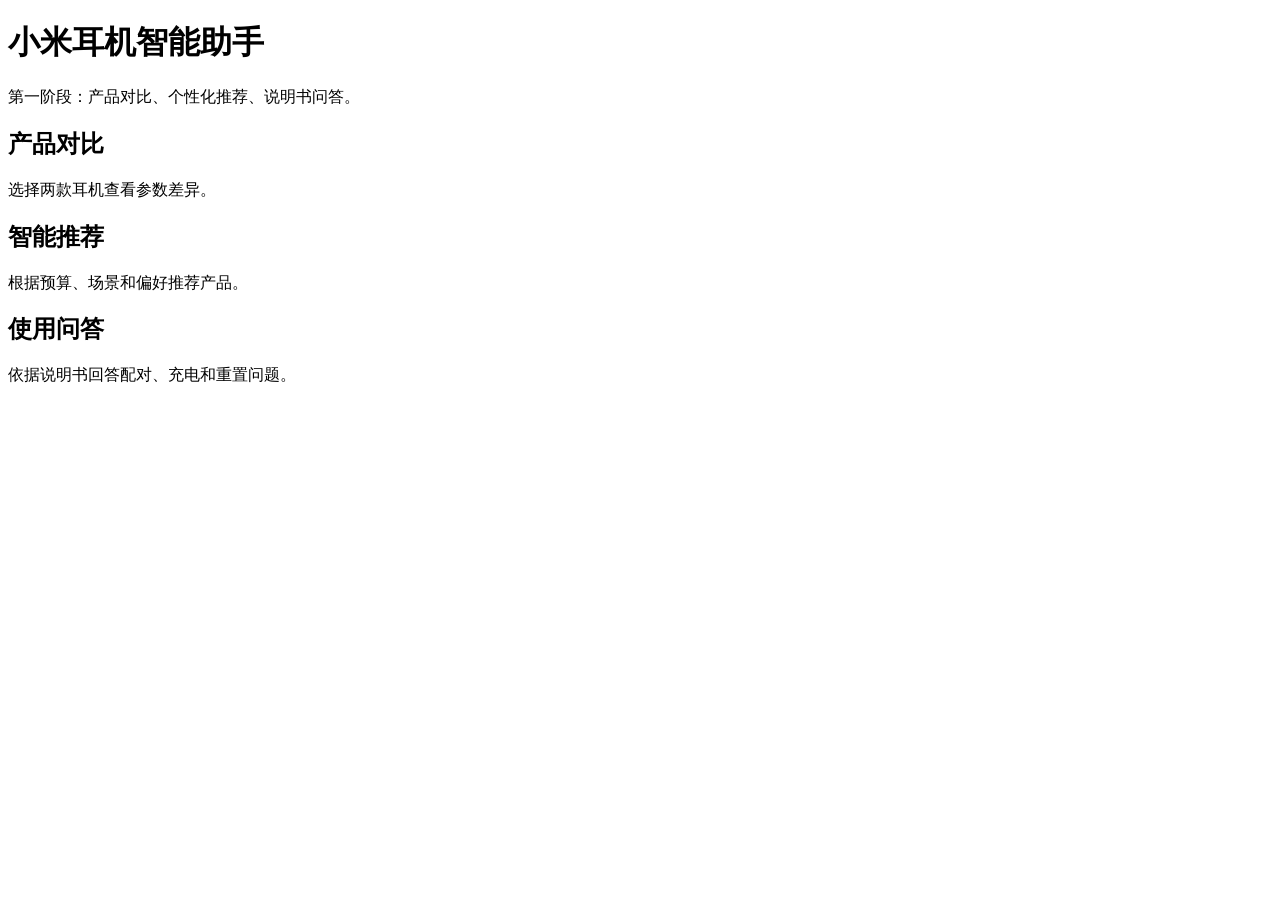
==== frontend/templates/index.html @ 8ac2efc1 "chore: flatten repository structure Move project files to repository root and remove the nested dire" ====
<!doctype html>
<html lang="zh-CN">
<head>
  <meta charset="utf-8">
  <meta name="viewport" content="width=device-width, initial-scale=1">
  <title>小米耳机智能助手</title>
  <link rel="stylesheet" href="/static/css/style.css">
</head>
<body>
  <main class="container">
    <h1>小米耳机智能助手</h1>
    <p>第一阶段：产品对比、个性化推荐、说明书问答。</p>
    <div class="cards">
      <section><h2>产品对比</h2><p>选择两款耳机查看参数差异。</p></section>
      <section><h2>智能推荐</h2><p>根据预算、场景和偏好推荐产品。</p></section>
      <section><h2>使用问答</h2><p>依据说明书回答配对、充电和重置问题。</p></section>
    </div>
  </main>
</body>
</html>
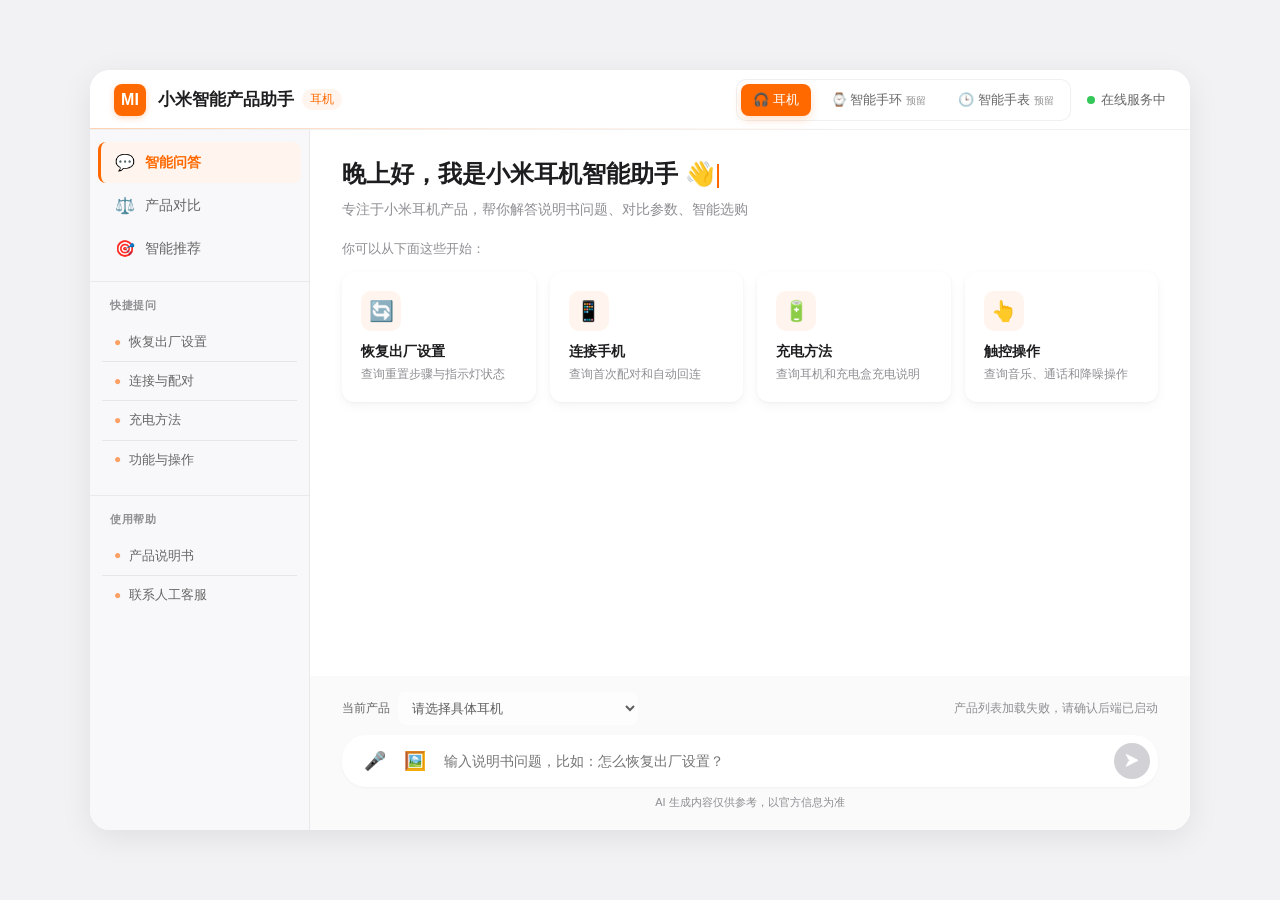
==== commit e06b2a37: "feat(AJ15XIAOMI-20): integrate frontend with RAG service Connect the frontend to /api/chat, display " ====
--- a/frontend/templates/index.html
+++ b/frontend/templates/index.html
@@ -1,20 +1,1805 @@
-<!doctype html>
+<!DOCTYPE html>
 <html lang="zh-CN">
 <head>
-  <meta charset="utf-8">
-  <meta name="viewport" content="width=device-width, initial-scale=1">
-  <title>小米耳机智能助手</title>
-  <link rel="stylesheet" href="/static/css/style.css">
+    <meta charset="UTF-8">
+    <meta name="viewport" content="width=device-width, initial-scale=1.0">
+    <title>小米智能助手</title>
+    <style>
+        * { 
+            margin: 0; 
+            padding: 0; 
+            box-sizing: border-box; 
+            font-family: -apple-system, BlinkMacSystemFont, "MiSans", "PingFang SC", "Microsoft YaHei", sans-serif; 
+        }
+        :root {
+            --brand-primary: #FF6900;
+            --brand-light: #FFF5EE;
+            --brand-hover: #FFF0E5;
+            --text-primary: #1D1D1F;
+            --text-secondary: #666666;
+            --text-tertiary: #8E8E93;
+            --text-quaternary: #C7C7CC;
+            --bg-page: #F2F2F5;
+            --bg-window: #FFFFFF;
+            --bg-sidebar: #F8F8FA;
+            --bg-gray: #F2F2F7;
+            --border-light: rgba(0,0,0,0.06);
+            --border-separator: #E5E5EA;
+            --radius-sm: 8px;
+            --radius-md: 12px;
+            --radius-lg: 16px;
+            --radius-xl: 20px;
+            --radius-pill: 24px;
+            --shadow-xs: 0 1px 3px rgba(0,0,0,0.04);
+            --shadow-sm: 0 2px 8px rgba(0,0,0,0.04);
+            --shadow-md: 0 4px 16px rgba(0,0,0,0.06);
+            --shadow-card: 0 1px 3px rgba(0,0,0,0.04), 0 4px 12px rgba(0,0,0,0.04);
+            --shadow-window: 0 8px 32px rgba(0,0,0,0.08);
+        }
+        body { 
+            background: var(--bg-page); 
+            height: 100vh; 
+            display: flex; 
+            justify-content: center; 
+            align-items: center;
+            color: var(--text-primary);
+        }
+
+    .app-container {
+    width: min(1100px, calc(100vw - 20px));
+    height: min(760px, calc(100vh - 20px));
+    background: var(--bg-window);
+    border-radius: var(--radius-xl);
+    box-shadow: var(--shadow-window);
+    display: flex;
+    flex-direction: column;
+    overflow: hidden;
+}
+
+        .app-header {
+            height: 60px;
+            padding: 0 24px;
+            background: rgba(255, 255, 255, 0.85);
+            backdrop-filter: blur(12px);
+            -webkit-backdrop-filter: blur(12px);
+            border-bottom: 1px solid var(--border-light);
+            display: flex;
+            align-items: center;
+            justify-content: space-between;
+            position: relative;
+            z-index: 10;
+        }
+        .app-header::after {
+            content: '';
+            position: absolute;
+            bottom: 0;
+            left: 0;
+            right: 0;
+            height: 1px;
+            background: linear-gradient(90deg, var(--brand-primary), transparent 70%);
+            opacity: 0.3;
+        }
+        .header-left {
+            display: flex;
+            align-items: center;
+            gap: 12px;
+        }
+        .brand-logo {
+            width: 32px;
+            height: 32px;
+            background: var(--brand-primary);
+            border-radius: 8px;
+            display: flex;
+            align-items: center;
+            justify-content: center;
+            color: white;
+            font-weight: 700;
+            font-size: 16px;
+            box-shadow: 0 2px 6px rgba(255, 105, 0, 0.25);
+        }
+        .brand-title-group {
+            display: flex;
+            align-items: center;
+            gap: 8px;
+        }
+        .brand-title {
+            font-size: 17px;
+            font-weight: 600;
+            color: var(--text-primary);
+        }
+        .category-tag {
+            font-size: 12px;
+            padding: 2px 8px;
+            background: var(--brand-light);
+            color: var(--brand-primary);
+            border-radius: 10px;
+            font-weight: 500;
+        }
+        .header-right {
+            display: flex;
+            align-items: center;
+            gap: 16px;
+            font-size: 13px;
+        }
+        .online-status {
+            display: flex;
+            align-items: center;
+            gap: 6px;
+            color: var(--text-secondary);
+        }
+        .status-dot {
+            width: 8px;
+            height: 8px;
+            background: #34C759;
+            border-radius: 50%;
+            animation: pulse 2s infinite;
+        }
+        @keyframes pulse {
+            0%, 100% { opacity: 1; transform: scale(1); }
+            50% { opacity: 0.5; transform: scale(1.1); }
+        }
+
+        .app-body {
+        flex: 1;
+        display: flex;
+        overflow: hidden;
+        min-height: 0;
+        }
+
+        .sidebar {
+            width: 220px;
+            background: var(--bg-sidebar);
+            border-right: 1px solid var(--border-light);
+            display: flex;
+            flex-direction: column;
+        }
+
+        .nav-menu {
+            padding: 12px 8px;
+            display: flex;
+            flex-direction: column;
+            gap: 2px;
+        }
+        .nav-item {
+            padding: 11px 14px;
+            border-radius: var(--radius-sm);
+            cursor: pointer;
+            font-size: 14px;
+            color: var(--text-secondary);
+            display: flex;
+            align-items: center;
+            gap: 10px;
+            transition: all 0.2s;
+            font-weight: 500;
+            position: relative;
+            border-left: 3px solid transparent;
+        }
+        .nav-item:hover {
+            background: var(--bg-gray);
+            color: var(--text-primary);
+        }
+        .nav-item.active {
+            background: var(--brand-light);
+            color: var(--brand-primary);
+            border-left-color: var(--brand-primary);
+            font-weight: 600;
+        }
+        .nav-icon {
+            font-size: 16px;
+            width: 20px;
+            text-align: center;
+        }
+
+        .sidebar-section {
+            padding: 16px 12px;
+            border-top: 1px solid var(--border-light);
+        }
+        .section-title {
+            font-size: 11px;
+            color: var(--text-tertiary);
+            font-weight: 600;
+            margin-bottom: 10px;
+            padding: 0 8px;
+            text-transform: uppercase;
+            letter-spacing: 0.5px;
+        }
+
+        /* P1: 快捷提问图标改成橙色 */
+        .quick-question {
+            padding: 10px 12px;
+            background: transparent;
+            border-bottom: 1px solid var(--border-separator);
+            font-size: 13px;
+            color: var(--text-secondary);
+            cursor: pointer;
+            transition: all 0.2s;
+            line-height: 1.4;
+            display: flex;
+            align-items: center;
+            gap: 8px;
+            border-radius: 0;
+        }
+        .quick-question:last-child {
+            border-bottom: none;
+        }
+        .quick-question:hover {
+            background: var(--brand-light);
+            color: var(--brand-primary);
+            padding-left: 16px;
+        }
+        .quick-question-icon {
+            font-size: 12px;
+            color: var(--brand-primary);
+            opacity: 0.6;
+        }
+
+        .main-content {
+    flex: 1;
+    display: flex;
+    flex-direction: column;
+    overflow: hidden;
+    background: white;
+    position: relative;
+    min-height: 0;
+}
+    .content-panel {
+    flex: 1;
+    display: none;
+    flex-direction: column;
+    overflow: hidden;
+    opacity: 0;
+    transform: translateY(4px);
+    transition: all 0.2s ease;
+    min-height: 0;
+}
+        .content-panel.active {
+            display: flex;
+            opacity: 1;
+            transform: translateY(0);
+        }
+
+        .chat-container {
+    flex: 1;
+    display: flex;
+    flex-direction: column;
+    min-height: 0;
+    overflow: hidden;
+}
+        .chat-messages {
+    flex: 1 1 auto;
+    min-height: 0;
+    overflow-y: auto;
+    overflow-x: hidden;
+    padding: 28px 32px;
+    display: flex;
+    flex-direction: column;
+    gap: 12px;
+    overscroll-behavior: contain;
+}
+        .chat-messages::-webkit-scrollbar {
+            width: 6px;
+        }
+        .chat-messages::-webkit-scrollbar-thumb {
+            background: #D1D1D6;
+            border-radius: 3px;
+        }
+
+        .welcome-section {
+            margin-bottom: 24px;
+        }
+        .welcome-title {
+            font-size: 24px;
+            font-weight: 700;
+            margin-bottom: 8px;
+            color: var(--text-primary);
+            min-height: 32px;
+        }
+        /* 打字机光标 */
+        .typing-cursor {
+            display: inline-block;
+            width: 2px;
+            height: 24px;
+            background: var(--brand-primary);
+            margin-left: 2px;
+            vertical-align: middle;
+            animation: blink 0.8s infinite;
+        }
+        @keyframes blink {
+            0%, 50% { opacity: 1; }
+            51%, 100% { opacity: 0; }
+        }
+        .welcome-subtitle {
+            color: var(--text-tertiary);
+            font-size: 14px;
+            margin-bottom: 20px;
+            line-height: 1.6;
+            opacity: 0;
+            animation: fadeIn 0.5s ease 1.2s forwards;
+        }
+        .welcome-hint {
+            font-size: 13px;
+            color: var(--text-tertiary);
+            margin-bottom: 14px;
+            font-weight: 500;
+            opacity: 0;
+            animation: fadeIn 0.5s ease 1.4s forwards;
+        }
+        .hot-questions {
+            display: grid;
+            grid-template-columns: 1fr 1fr 1fr 1fr;
+            gap: 14px;
+            opacity: 0;
+            animation: fadeIn 0.5s ease 1.6s forwards;
+        }
+        @keyframes fadeIn {
+            to { opacity: 1; }
+        }
+
+        /* P1: 卡片hover加橙色边框光晕 */
+        .hot-card {
+            padding: 18px;
+            background: white;
+            border-radius: var(--radius-md);
+            cursor: pointer;
+            transition: all 0.25s cubic-bezier(0.34, 1.56, 0.64, 1);
+            box-shadow: var(--shadow-card);
+            border: 1px solid transparent;
+        }
+        .hot-card:hover {
+            transform: translateY(-3px);
+            box-shadow: var(--shadow-md);
+            border-color: rgba(255, 105, 0, 0.15);
+        }
+        .hot-card-icon {
+            width: 40px;
+            height: 40px;
+            background: var(--brand-light);
+            border-radius: 10px;
+            display: flex;
+            align-items: center;
+            justify-content: center;
+            font-size: 20px;
+            margin-bottom: 12px;
+            color: var(--brand-primary);
+        }
+        .hot-card-title {
+            font-size: 14px;
+            font-weight: 600;
+            color: var(--text-primary);
+            margin-bottom: 4px;
+        }
+        .hot-card-desc {
+            font-size: 12px;
+            color: var(--text-tertiary);
+            line-height: 1.5;
+        }
+
+        /* P1: 连续消息间距缩小，不重复显示名字 */
+        .message {
+            display: flex;
+            gap: 10px;
+            max-width: 70%;
+            animation: fadeInUp 0.3s ease;
+        }
+        .message + .message.bot {
+            margin-top: -4px;
+        }
+        .message + .message.user {
+            margin-top: -4px;
+        }
+        @keyframes fadeInUp {
+            from { opacity: 0; transform: translateY(6px); }
+            to { opacity: 1; transform: translateY(0); }
+        }
+        .message.user {
+            align-self: flex-end;
+            flex-direction: row-reverse;
+        }
+        .avatar {
+            width: 32px;
+            height: 32px;
+            border-radius: 50%;
+            flex-shrink: 0;
+            display: flex;
+            align-items: center;
+            justify-content: center;
+            font-size: 12px;
+            font-weight: 700;
+            margin-top: 2px;
+        }
+        .avatar.bot {
+            background: var(--brand-primary);
+            color: white;
+        }
+        .avatar.user {
+            background: #E5E5EA;
+            color: var(--text-secondary);
+        }
+        .message-body {
+            display: flex;
+            flex-direction: column;
+            gap: 4px;
+            max-width: 100%;
+        }
+        .message-name {
+            font-size: 12px;
+            color: var(--text-tertiary);
+            padding: 0 4px;
+            font-weight: 500;
+        }
+        .message.user .message-name {
+            display: none;
+        }
+        .message-bubble {
+            padding: 10px 14px;
+            border-radius: 18px;
+            font-size: 14px;
+            line-height: 1.6;
+            word-break: break-word;
+            max-width: 100%;
+        }
+        .message.bot .message-bubble {
+            background: var(--bg-gray);
+            color: var(--text-primary);
+            border-top-left-radius: 6px;
+        }
+        .message.bot.continuous .message-bubble {
+            border-top-left-radius: 18px;
+        }
+        .message.user .message-bubble {
+            background: var(--brand-primary);
+            color: white;
+            border-top-right-radius: 6px;
+            box-shadow: 0 2px 6px rgba(255, 105, 0, 0.2);
+        }
+        .message.user.continuous .message-bubble {
+            border-top-right-radius: 18px;
+        }
+        .message-time {
+            font-size: 11px;
+            color: var(--text-quaternary);
+            text-align: right;
+            padding: 2px 4px 0;
+        }
+
+        .skeleton-bubble {
+            padding: 14px;
+            width: 200px;
+        }
+        .skeleton-line {
+            height: 12px;
+            background: linear-gradient(90deg, #F0F0F0 25%, #E0E0E0 50%, #F0F0F0 75%);
+            background-size: 200% 100%;
+            animation: shimmer 1.5s infinite;
+            border-radius: 4px;
+            margin-bottom: 8px;
+        }
+        .skeleton-line:last-child {
+            margin-bottom: 0;
+            width: 70%;
+        }
+        @keyframes shimmer {
+            0% { background-position: 200% 0; }
+            100% { background-position: -200% 0; }
+        }
+
+        .chat-input-area {
+            padding: 16px 32px 20px;
+            background: #FAFAFA;
+            flex-shrink: 0;
+        }
+        .input-wrapper {
+            display: flex;
+            align-items: center;
+            gap: 12px;
+            padding: 8px 8px 8px 16px;
+            background: white;
+            border-radius: var(--radius-pill);
+            box-shadow: var(--shadow-xs);
+            transition: all 0.2s;
+        }
+        .input-wrapper:focus-within {
+            box-shadow: 0 0 0 3px rgba(255, 105, 0, 0.1);
+        }
+        .input-actions {
+            display: flex;
+            gap: 6px;
+            color: var(--text-tertiary);
+            font-size: 18px;
+        }
+        .input-actions span {
+            cursor: pointer;
+            padding: 6px;
+            border-radius: 50%;
+            transition: all 0.2s;
+        }
+        .input-actions span:hover {
+            color: var(--brand-primary);
+            background: var(--brand-light);
+        }
+        #chatInput {
+            flex: 1;
+            border: none;
+            outline: none;
+            background: transparent;
+            font-size: 14px;
+            resize: none;
+            line-height: 1.6;
+            max-height: 100px;
+            font-family: inherit;
+            color: var(--text-primary);
+            padding: 6px 0;
+        }
+        .send-btn {
+            width: 36px;
+            height: 36px;
+            border-radius: 50%;
+            background: #D1D1D6;
+            color: white;
+            border: none;
+            cursor: not-allowed;
+            display: flex;
+            align-items: center;
+            justify-content: center;
+            transition: all 0.3s cubic-bezier(0.34, 1.56, 0.64, 1);
+            font-size: 14px;
+            flex-shrink: 0;
+        }
+        .send-btn.active {
+            background: var(--brand-primary);
+            cursor: pointer;
+            transform: scale(1);
+            box-shadow: 0 2px 6px rgba(255, 105, 0, 0.25);
+        }
+        .send-btn.active:hover {
+            transform: scale(1.08);
+        }
+        .input-hint {
+            font-size: 11px;
+            color: var(--text-tertiary);
+            margin-top: 8px;
+            text-align: center;
+        }
+
+        .compare-container {
+            padding: 28px 32px;
+            overflow-y: auto;
+            height: 100%;
+        }
+        .compare-selector {
+            display: flex;
+            gap: 16px;
+            align-items: center;
+            padding: 20px;
+            background: var(--bg-gray);
+            border-radius: var(--radius-md);
+            margin-bottom: 24px;
+        }
+        .category-select {
+            width: 120px;
+            padding: 11px 14px;
+            border: none;
+            border-radius: var(--radius-sm);
+            font-size: 14px;
+            outline: none;
+            background: white;
+            box-shadow: var(--shadow-xs);
+            color: var(--text-primary);
+        }
+        .compare-select {
+            flex: 1;
+            padding: 11px 14px;
+            border: none;
+            border-radius: var(--radius-sm);
+            font-size: 14px;
+            outline: none;
+            background: white;
+            box-shadow: var(--shadow-xs);
+            color: var(--text-primary);
+        }
+        .compare-select:focus, .category-select:focus {
+            box-shadow: 0 0 0 3px rgba(255, 105, 0, 0.15);
+        }
+        .vs-text {
+            font-weight: 700;
+            color: var(--text-tertiary);
+            font-size: 15px;
+        }
+        .compare-btn {
+            padding: 11px 26px;
+            background: var(--brand-primary);
+            color: white;
+            border: none;
+            border-radius: var(--radius-sm);
+            cursor: pointer;
+            font-weight: 500;
+            transition: all 0.2s;
+            box-shadow: 0 2px 6px rgba(255, 105, 0, 0.2);
+        }
+        .compare-btn:hover {
+            transform: translateY(-1px);
+            box-shadow: 0 4px 12px rgba(255, 105, 0, 0.25);
+        }
+
+        .compare-table-wrapper {
+            border-radius: var(--radius-md);
+            overflow: hidden;
+            box-shadow: var(--shadow-sm);
+            background: white;
+        }
+        .compare-table {
+            width: 100%;
+            border-collapse: collapse;
+        }
+        .compare-table th, .compare-table td {
+            padding: 14px 16px;
+            border-bottom: 1px solid var(--border-light);
+            text-align: center;
+            font-size: 14px;
+        }
+        .compare-table th {
+            background: var(--brand-light);
+            color: var(--brand-primary);
+            font-weight: 600;
+            position: sticky;
+            top: 0;
+        }
+        .compare-table tr:last-child td {
+            border-bottom: none;
+        }
+        .compare-table tr:hover td {
+            background: #FAFAFA;
+        }
+        .param-name {
+            text-align: left;
+            font-weight: 500;
+            color: var(--text-secondary);
+            width: 120px;
+        }
+        .best-value {
+            color: #34C759;
+            font-weight: 600;
+        }
+        .ai-summary-btn {
+            margin-top: 16px;
+            width: 100%;
+            padding: 12px;
+            background: white;
+            border: 1px solid var(--brand-primary);
+            color: var(--brand-primary);
+            border-radius: var(--radius-sm);
+            cursor: pointer;
+            font-weight: 500;
+            transition: all 0.2s;
+        }
+        .ai-summary-btn:hover {
+            background: var(--brand-light);
+        }
+
+        .recommend-container {
+            padding: 28px 32px;
+            overflow-y: auto;
+            height: 100%;
+        }
+        .recommend-form {
+            background: var(--bg-gray);
+            padding: 24px;
+            border-radius: var(--radius-md);
+            margin-bottom: 24px;
+        }
+        .form-group {
+            margin-bottom: 20px;
+        }
+        .form-group:last-child {
+            margin-bottom: 0;
+        }
+        .form-label {
+            font-size: 14px;
+            font-weight: 600;
+            margin-bottom: 10px;
+            color: var(--text-primary);
+        }
+        .tag-group {
+            display: flex;
+            flex-wrap: wrap;
+            gap: 8px;
+        }
+        .tag-option {
+            padding: 7px 16px;
+            background: white;
+            border-radius: 20px;
+            font-size: 13px;
+            cursor: pointer;
+            transition: all 0.2s;
+            color: var(--text-secondary);
+            box-shadow: var(--shadow-xs);
+        }
+        .tag-option:hover {
+            color: var(--brand-primary);
+            box-shadow: var(--shadow-sm);
+        }
+        .tag-option.selected {
+            background: var(--brand-primary);
+            color: white;
+            box-shadow: 0 2px 6px rgba(255, 105, 0, 0.25);
+        }
+        .recommend-submit {
+            width: 100%;
+            padding: 13px;
+            background: var(--brand-primary);
+            color: white;
+            border: none;
+            border-radius: var(--radius-sm);
+            cursor: pointer;
+            font-size: 15px;
+            font-weight: 600;
+            margin-top: 8px;
+            transition: all 0.2s;
+            box-shadow: 0 2px 8px rgba(255, 105, 0, 0.2);
+        }
+        .recommend-submit:hover {
+            transform: translateY(-1px);
+            box-shadow: 0 4px 14px rgba(255, 105, 0, 0.28);
+        }
+
+        .recommend-results {
+            display: flex;
+            flex-direction: column;
+            gap: 14px;
+        }
+        .product-card {
+            padding: 20px;
+            border-radius: var(--radius-md);
+            display: flex;
+            gap: 16px;
+            transition: all 0.25s;
+            background: white;
+            box-shadow: var(--shadow-sm);
+        }
+        .product-card:hover {
+            transform: translateY(-2px);
+            box-shadow: var(--shadow-md);
+        }
+        .product-image {
+            width: 80px;
+            height: 80px;
+            background: var(--brand-light);
+            border-radius: var(--radius-sm);
+            display: flex;
+            align-items: center;
+            justify-content: center;
+            font-size: 32px;
+            flex-shrink: 0;
+        }
+        .product-info {
+            flex: 1;
+        }
+        .product-header {
+            display: flex;
+            justify-content: space-between;
+            align-items: flex-start;
+            margin-bottom: 6px;
+        }
+        .product-name {
+            font-size: 16px;
+            font-weight: 600;
+        }
+        .product-category {
+            font-size: 12px;
+            color: var(--text-tertiary);
+            margin-bottom: 4px;
+        }
+        .match-score {
+            display: flex;
+            align-items: center;
+            gap: 6px;
+            font-size: 13px;
+            font-weight: 600;
+            color: #34C759;
+        }
+        .score-bar {
+            width: 60px;
+            height: 6px;
+            background: #E5E5EA;
+            border-radius: 3px;
+            overflow: hidden;
+        }
+        .score-fill {
+            height: 100%;
+            background: linear-gradient(90deg, #34C759, #30D158);
+            border-radius: 3px;
+        }
+        .product-price {
+            color: var(--brand-primary);
+            font-size: 18px;
+            font-weight: 700;
+            margin-bottom: 8px;
+        }
+        .product-features {
+            display: flex;
+            flex-wrap: wrap;
+            gap: 6px;
+            margin-bottom: 10px;
+        }
+        .feature-tag {
+            padding: 2px 8px;
+            background: #F0FDF4;
+            color: #34C759;
+            border-radius: 4px;
+            font-size: 12px;
+        }
+        .product-actions {
+            display: flex;
+            gap: 8px;
+        }
+        .action-btn {
+            padding: 6px 14px;
+            border-radius: 6px;
+            font-size: 12px;
+            cursor: pointer;
+            border: none;
+            background: var(--bg-gray);
+            color: var(--text-secondary);
+            transition: all 0.2s;
+        }
+        .action-btn.primary {
+            background: var(--brand-primary);
+            color: white;
+        }
+        .action-btn:hover {
+            opacity: 0.85;
+        }
+
+        .empty-state {
+            text-align: center;
+            padding: 80px 20px;
+            color: var(--text-tertiary);
+            font-size: 14px;
+        }
+
+
+        /* ===== 多品类与RAG来源展示 ===== */
+        .category-switcher {
+            display: flex;
+            gap: 8px;
+            padding: 4px;
+            background: rgba(255, 255, 255, 0.72);
+            border: 1px solid rgba(0, 0, 0, 0.06);
+            border-radius: 10px;
+        }
+        .category-button {
+            border: none;
+            background: transparent;
+            color: var(--text-secondary);
+            padding: 7px 12px;
+            border-radius: 8px;
+            font-size: 13px;
+            cursor: pointer;
+            transition: all 0.2s ease;
+        }
+        .category-button:hover {
+            background: rgba(255, 105, 0, 0.08);
+            color: var(--brand-primary);
+        }
+        .category-button.active {
+            background: var(--brand-primary);
+            color: #fff;
+            box-shadow: 0 4px 10px rgba(255, 105, 0, 0.2);
+        }
+        .category-button .category-state {
+            margin-left: 4px;
+            font-size: 10px;
+            opacity: 0.72;
+        }
+        .nav-item.disabled {
+            opacity: 0.45;
+            cursor: not-allowed;
+            pointer-events: none;
+        }
+        .chat-toolbar {
+            display: flex;
+            align-items: center;
+            justify-content: space-between;
+            gap: 12px;
+            margin-bottom: 10px;
+        }
+        .chat-product-group {
+            display: flex;
+            align-items: center;
+            gap: 8px;
+            min-width: 0;
+        }
+        .chat-product-label {
+            color: var(--text-secondary);
+            font-size: 12px;
+            white-space: nowrap;
+        }
+        .chat-product-select {
+            min-width: 240px;
+            max-width: 420px;
+            padding: 8px 34px 8px 10px;
+            border: 1px solid var(--border-color);
+            border-radius: 8px;
+            background: #fff;
+            color: var(--text-primary);
+            font-size: 13px;
+            outline: none;
+        }
+        .chat-product-select:focus {
+            border-color: var(--brand-primary);
+            box-shadow: 0 0 0 3px rgba(255, 105, 0, 0.08);
+        }
+        .chat-product-hint {
+            color: var(--text-tertiary);
+            font-size: 12px;
+            text-align: right;
+        }
+        .construction-banner {
+            margin: 48px auto;
+            max-width: 620px;
+            padding: 36px;
+            border: 1px dashed rgba(255, 105, 0, 0.35);
+            border-radius: 18px;
+            background: linear-gradient(135deg, rgba(255, 105, 0, 0.06), rgba(255, 255, 255, 0.9));
+            text-align: center;
+        }
+        .construction-icon {
+            font-size: 48px;
+            margin-bottom: 14px;
+        }
+        .construction-title {
+            font-size: 20px;
+            font-weight: 650;
+            color: var(--text-primary);
+            margin-bottom: 8px;
+        }
+        .construction-text {
+            color: var(--text-secondary);
+            line-height: 1.7;
+            font-size: 14px;
+        }
+        .source-list {
+            display: grid;
+            gap: 10px;
+            margin-top: 12px;
+        }
+        .source-card {
+            border: 1px solid rgba(0, 0, 0, 0.08);
+            border-radius: 10px;
+            background: rgba(255, 255, 255, 0.88);
+            overflow: hidden;
+        }
+        .source-card summary {
+            list-style: none;
+            cursor: pointer;
+            padding: 11px 12px;
+            display: flex;
+            justify-content: space-between;
+            align-items: center;
+            gap: 10px;
+            font-size: 12px;
+            font-weight: 600;
+            color: var(--text-primary);
+        }
+        .source-card summary::-webkit-details-marker {
+            display: none;
+        }
+        .source-score {
+            color: var(--brand-primary);
+            font-weight: 600;
+            white-space: nowrap;
+        }
+        .source-meta {
+            padding: 0 12px 8px;
+            color: var(--text-tertiary);
+            font-size: 11px;
+            line-height: 1.6;
+        }
+        .source-content {
+            border-top: 1px solid rgba(0, 0, 0, 0.06);
+            padding: 11px 12px 13px;
+            color: var(--text-secondary);
+            font-size: 12px;
+            line-height: 1.7;
+            white-space: pre-wrap;
+        }
+        .message-bubble .answer-text {
+            white-space: pre-wrap;
+            line-height: 1.75;
+        }
+        .message-bubble .answer-title {
+            font-size: 12px;
+            font-weight: 650;
+            color: var(--brand-primary);
+            margin: 12px 0 4px;
+        }
+        @media (max-width: 900px) {
+            .category-switcher {
+                display: none;
+            }
+            .chat-toolbar {
+                align-items: flex-start;
+                flex-direction: column;
+            }
+            .chat-product-select {
+                width: 100%;
+                min-width: 0;
+            }
+            .chat-product-hint {
+                text-align: left;
+            }
+        }
+
+    </style>
 </head>
 <body>
-  <main class="container">
-    <h1>小米耳机智能助手</h1>
-    <p>第一阶段：产品对比、个性化推荐、说明书问答。</p>
-    <div class="cards">
-      <section><h2>产品对比</h2><p>选择两款耳机查看参数差异。</p></section>
-      <section><h2>智能推荐</h2><p>根据预算、场景和偏好推荐产品。</p></section>
-      <section><h2>使用问答</h2><p>依据说明书回答配对、充电和重置问题。</p></section>
+    <div class="app-container">
+        <div class="app-header">
+            <div class="header-left">
+                <div class="brand-logo">MI</div>
+                <div class="brand-title-group">
+                    <div class="brand-title" id="brandTitle">小米智能产品助手</div>
+                    <div class="category-tag" id="categoryTag">耳机</div>
+                </div>
+            </div>
+            <div class="header-right">
+                <div class="category-switcher" id="categorySwitcher" aria-label="产品品类切换">
+                    <button class="category-button active" data-category="earphone">🎧 耳机</button>
+                    <button class="category-button" data-category="smart_band">⌚ 智能手环<span class="category-state">预留</span></button>
+                    <button class="category-button" data-category="smart_watch">🕒 智能手表<span class="category-state">预留</span></button>
+                </div>
+                <div class="online-status">
+                    <span class="status-dot"></span>
+                    在线服务中
+                </div>
+            </div>
+        </div>
+
+        <div class="app-body">
+            <div class="sidebar">
+                <div class="nav-menu">
+                    <div class="nav-item active" data-panel="chat">
+                        <span class="nav-icon">💬</span>
+                        <span>智能问答</span>
+                    </div>
+                    <div class="nav-item" data-panel="compare">
+                        <span class="nav-icon">⚖️</span>
+                        <span>产品对比</span>
+                    </div>
+                    <div class="nav-item" data-panel="recommend">
+                        <span class="nav-icon">🎯</span>
+                        <span>智能推荐</span>
+                    </div>
+                </div>
+
+                <div class="sidebar-section">
+                    <div class="section-title">快捷提问</div>
+                    <div id="quickQuestionsList"></div>
+                </div>
+
+                <div class="sidebar-section">
+                    <div class="section-title">使用帮助</div>
+                    <div class="quick-question">
+                        <span class="quick-question-icon">●</span>
+                        <span>产品说明书</span>
+                    </div>
+                    <div class="quick-question">
+                        <span class="quick-question-icon">●</span>
+                        <span>联系人工客服</span>
+                    </div>
+                </div>
+            </div>
+
+            <div class="main-content">
+                <div class="content-panel active" id="chat">
+                    <div class="chat-container">
+                        <div class="chat-messages" id="chatBox">
+                            <div class="welcome-section">
+                                <div class="welcome-title" id="welcomeTitle"></div>
+                                <div class="welcome-subtitle" id="welcomeSubtitle">专注于小米耳机产品，帮你解答说明书问题、对比参数、智能选购</div>
+                                <div class="welcome-hint">你可以从下面这些开始：</div>
+                                <div class="hot-questions" id="hotQuestions"></div>
+                            </div>
+                        </div>
+
+                        <div class="chat-input-area">
+                            <div class="chat-toolbar">
+                                <div class="chat-product-group">
+                                    <span class="chat-product-label">当前产品</span>
+                                    <select class="chat-product-select" id="chatProductSelect" disabled>
+                                        <option value="">正在加载产品...</option>
+                                    </select>
+                                </div>
+                                <div class="chat-product-hint" id="chatProductHint">说明书问答需要先选择具体产品</div>
+                            </div>
+                            <div class="input-wrapper">
+                                <div class="input-actions">
+                                    <span title="语音输入">🎤</span>
+                                    <span title="图片">🖼️</span>
+                                </div>
+                                <textarea id="chatInput" placeholder="输入你的问题，比如：降噪耳机哪款好？" rows="1"></textarea>
+                                <button class="send-btn" id="sendBtn" onclick="sendMessage()">➤</button>
+                            </div>
+                            <div class="input-hint">AI 生成内容仅供参考，以官方信息为准</div>
+                        </div>
+                    </div>
+                </div>
+
+                <div class="content-panel" id="compare">
+                    <div class="compare-container">
+                        <div class="compare-selector">
+                            <select class="compare-select" id="model1" disabled>
+                                <option value="">加载中...</option>
+                            </select>
+                            <span class="vs-text">VS</span>
+                            <select class="compare-select" id="model2" disabled>
+                                <option value="">加载中...</option>
+                            </select>
+                            <button class="compare-btn" id="compareBtn" onclick="compareProducts()">开始对比</button>
+                        </div>
+                        <div id="compareResult">
+                            <div class="empty-state">👆 选择品类和两款产品开始参数对比</div>
+                        </div>
+                    </div>
+                </div>
+
+                <div class="content-panel" id="recommend">
+                    <div class="recommend-container">
+                        <div class="recommend-form">
+                            <div class="form-group">
+                                <div class="form-label">使用场景</div>
+                                <div class="tag-group" data-group="scenario">
+                                    <div class="tag-option selected" data-value="daily">日常使用</div>
+                                    <div class="tag-option" data-value="commuting">通勤办公</div>
+                                    <div class="tag-option" data-value="sports">运动健身</div>
+                                    <div class="tag-option" data-value="gaming">游戏娱乐</div>
+                                </div>
+                            </div>
+                            <div class="form-group">
+                                <div class="form-label">预算上限（元）</div>
+                                <div class="tag-group" data-group="budget">
+                                    <div class="tag-option" data-value="1000">1000以内</div>
+                                    <div class="tag-option selected" data-value="500">500以内</div>
+                                    <div class="tag-option" data-value="300">300以内</div>
+                                    <div class="tag-option" data-value="">不限制</div>
+                                </div>
+                            </div>
+                            <div class="form-group">
+                                <div class="form-label">加分偏好（可选）</div>
+                                <div class="tag-group" data-group="preferences">
+                                    <div class="tag-option" data-value="lightweight">轻便优先</div>
+                                    <div class="tag-option" data-value="long_battery">续航优先</div>
+                                </div>
+                            </div>
+                            <div class="form-group">
+                                <div class="form-label">必须条件（可选）</div>
+                                <div class="tag-group" data-group="must_have">
+                                    <div class="tag-option" data-value="anc">支持降噪</div>
+                                    <div class="tag-option" data-value="waterproof">防水防汗</div>
+                                    <div class="tag-option" data-value="low_latency">低延迟</div>
+                                    <div class="tag-option" data-value="dual_device">双设备</div>
+                                </div>
+                            </div>
+                            <button class="recommend-submit" onclick="getRecommend()">帮我推荐最合适的产品</button>
+                        </div>
+                        <div class="recommend-results" id="recommendResult">
+                            <div class="empty-state">👆 选择你的需求，一键获取个性化推荐</div>
+                        </div>
+                    </div>
+                </div>
+            </div>
+        </div>
     </div>
-  </main>
+
+    <script>
+        // ========== 多品类配置：手环和手表先预留入口 ==========
+        const CATEGORY_CONFIG = {
+            earphone: {
+                name: '耳机',
+                assistantName: '小米耳机智能助手',
+                icon: '🎧',
+                enabled: true,
+                backendCategory: 'earphone',
+                subtitle: '专注于小米耳机产品，帮你解答说明书问题、对比参数、智能选购',
+                placeholders: [
+                    '输入说明书问题，比如：怎么恢复出厂设置？',
+                    '输入说明书问题，比如：如何连接手机？',
+                    '输入说明书问题，比如：充电盒怎么充电？',
+                    '输入说明书问题，比如：如何切换降噪模式？'
+                ],
+                quickQuestions: [
+                    ['怎么恢复出厂设置？', '恢复出厂设置'],
+                    ['如何连接手机？', '连接与配对'],
+                    ['耳机和充电盒怎么充电？', '充电方法'],
+                    ['如何使用触控操作？', '功能与操作']
+                ],
+                hotQuestions: [
+                    ['🔄', '恢复出厂设置', '查询重置步骤与指示灯状态', '怎么恢复出厂设置？'],
+                    ['📱', '连接手机', '查询首次配对和自动回连', '如何连接手机？'],
+                    ['🔋', '充电方法', '查询耳机和充电盒充电说明', '耳机和充电盒怎么充电？'],
+                    ['👆', '触控操作', '查询音乐、通话和降噪操作', '如何使用触控操作？']
+                ]
+            },
+            smart_band: {
+                name: '智能手环',
+                assistantName: '小米智能手环助手',
+                icon: '⌚',
+                enabled: false,
+                subtitle: '智能手环数据、说明书问答、对比与推荐能力正在接入',
+                placeholders: ['智能手环知识库正在接入中']
+            },
+            smart_watch: {
+                name: '智能手表',
+                assistantName: '小米智能手表助手',
+                icon: '🕒',
+                enabled: false,
+                subtitle: '智能手表数据、说明书问答、对比与推荐能力正在接入',
+                placeholders: ['智能手表知识库正在接入中']
+            }
+        };
+
+        // 同源请求：本地、演示和部署时不再修改主机地址。
+        const API_BASE = '/api';
+        let currentCategory = 'earphone';
+        let productList = [];
+        let lastMessageRole = null;
+        let placeholderIndex = 0;
+        let placeholderTimer = null;
+        let isSending = false;
+
+        const chatInput = document.getElementById('chatInput');
+        const sendBtn = document.getElementById('sendBtn');
+        const chatBox = document.getElementById('chatBox');
+        const chatProductSelect = document.getElementById('chatProductSelect');
+
+        function escapeHtml(value) {
+            return String(value ?? '')
+                .replaceAll('&', '&amp;')
+                .replaceAll('<', '&lt;')
+                .replaceAll('>', '&gt;')
+                .replaceAll('"', '&quot;')
+                .replaceAll("'", '&#039;');
+        }
+
+        function formatAnswer(answer) {
+            return escapeHtml(answer).replace(/\n/g, '<br>');
+        }
+
+        function formatPage(source) {
+            if (source.page !== undefined && source.page !== null && source.page !== '') {
+                return `第${escapeHtml(source.page)}页`;
+            }
+            const start = source.page_start;
+            const end = source.page_end;
+            if (start === undefined || start === null) return '页码未知';
+            return end && end !== start ? `第${start}-${end}页` : `第${start}页`;
+        }
+
+        function renderSources(sources = []) {
+            if (!Array.isArray(sources) || sources.length === 0) return '';
+            const cards = sources.map((source, index) => {
+                const score = typeof source.score === 'number'
+                    ? `${Math.round(source.score * 100)}%相关`
+                    : '相关片段';
+                return `
+                    <details class="source-card" ${index === 0 ? 'open' : ''}>
+                        <summary>
+                            <span>来源 ${index + 1} · ${escapeHtml(source.section || '说明书片段')}</span>
+                            <span class="source-score">${score}</span>
+                        </summary>
+                        <div class="source-meta">
+                            产品：${escapeHtml(source.product_name || source.product_id || '未知')}<br>
+                            文件：${escapeHtml(source.source_file || '未知')} · ${formatPage(source)}
+                        </div>
+                        <div class="source-content">${escapeHtml(source.content || '暂无原文')}</div>
+                    </details>`;
+            }).join('');
+            return `<div class="answer-title">说明书来源</div><div class="source-list">${cards}</div>`;
+        }
+
+        function renderWelcome() {
+            const config = CATEGORY_CONFIG[currentCategory];
+            lastMessageRole = null;
+            if (!config.enabled) {
+                chatBox.innerHTML = `
+                    <div class="construction-banner">
+                        <div class="construction-icon">${config.icon}</div>
+                        <div class="construction-title">${config.name}能力正在接入</div>
+                        <div class="construction-text">
+                            已为${config.name}预留问答、产品对比与智能推荐入口。<br>
+                            数据与知识库完成验收后，可直接在本页面开放。
+                        </div>
+                    </div>`;
+                return;
+            }
+
+            chatBox.innerHTML = `
+                <div class="welcome-section">
+                    <div class="welcome-title" id="welcomeTitle"></div>
+                    <div class="welcome-subtitle" id="welcomeSubtitle">${escapeHtml(config.subtitle)}</div>
+                    <div class="welcome-hint">你可以从下面这些开始：</div>
+                    <div class="hot-questions" id="hotQuestions"></div>
+                </div>`;
+            renderHotQuestions();
+            initGreeting();
+        }
+
+        function renderQuickQuestions() {
+            const config = CATEGORY_CONFIG[currentCategory];
+            const container = document.getElementById('quickQuestionsList');
+            if (!config.enabled) {
+                container.innerHTML = `
+                    <div class="quick-question" onclick="showConstructionNotice()">
+                        <span class="quick-question-icon">●</span>
+                        <span>${config.name}数据接入中</span>
+                    </div>`;
+                return;
+            }
+            container.innerHTML = config.quickQuestions.map(([question, label]) => `
+                <div class="quick-question" onclick="quickAsk('${escapeHtml(question)}')">
+                    <span class="quick-question-icon">●</span>
+                    <span>${escapeHtml(label)}</span>
+                </div>`).join('');
+        }
+
+        function renderHotQuestions() {
+            const config = CATEGORY_CONFIG[currentCategory];
+            const container = document.getElementById('hotQuestions');
+            if (!container || !config.enabled) return;
+            container.innerHTML = config.hotQuestions.map(([icon, title, desc, question]) => `
+                <div class="hot-card" onclick="quickAsk('${escapeHtml(question)}')">
+                    <div class="hot-card-icon">${icon}</div>
+                    <div class="hot-card-title">${escapeHtml(title)}</div>
+                    <div class="hot-card-desc">${escapeHtml(desc)}</div>
+                </div>`).join('');
+        }
+
+        function typeWriter(element, text, speed = 55) {
+            if (!element) return;
+            element.textContent = '';
+            let i = 0;
+            const cursor = document.createElement('span');
+            cursor.className = 'typing-cursor';
+            element.appendChild(cursor);
+            function type() {
+                if (i < text.length) {
+                    element.insertBefore(document.createTextNode(text.charAt(i)), cursor);
+                    i += 1;
+                    setTimeout(type, speed);
+                } else {
+                    setTimeout(() => cursor.remove(), 900);
+                }
+            }
+            setTimeout(type, 180);
+        }
+
+        function initGreeting() {
+            const config = CATEGORY_CONFIG[currentCategory];
+            const hour = new Date().getHours();
+            let greeting = '你好';
+            if (hour < 12) greeting = '早上好';
+            else if (hour < 18) greeting = '下午好';
+            else greeting = '晚上好';
+            typeWriter(document.getElementById('welcomeTitle'), `${greeting}，我是${config.assistantName} 👋`);
+        }
+
+        function startPlaceholderRotation() {
+            clearInterval(placeholderTimer);
+            placeholderIndex = 0;
+            const config = CATEGORY_CONFIG[currentCategory];
+            const placeholders = config.placeholders || ['请输入问题'];
+            chatInput.placeholder = placeholders[0];
+            placeholderTimer = setInterval(() => {
+                placeholderIndex = (placeholderIndex + 1) % placeholders.length;
+                chatInput.placeholder = placeholders[placeholderIndex];
+            }, 4000);
+        }
+
+        function setNavEnabled(enabled) {
+            document.querySelectorAll('.nav-item').forEach(item => {
+                if (item.dataset.panel !== 'chat') {
+                    item.classList.toggle('disabled', !enabled);
+                }
+            });
+            if (!enabled) switchPanel('chat');
+        }
+
+        function switchPanel(panelId) {
+            document.querySelectorAll('.nav-item').forEach(i => i.classList.toggle('active', i.dataset.panel === panelId));
+            document.querySelectorAll('.content-panel').forEach(p => p.classList.toggle('active', p.id === panelId));
+        }
+
+        async function switchCategory(category) {
+            if (!CATEGORY_CONFIG[category]) return;
+            currentCategory = category;
+            const config = CATEGORY_CONFIG[category];
+            document.querySelectorAll('.category-button').forEach(button => {
+                button.classList.toggle('active', button.dataset.category === category);
+            });
+            document.getElementById('brandTitle').textContent = '小米智能产品助手';
+            document.getElementById('categoryTag').textContent = config.name;
+            renderQuickQuestions();
+            renderWelcome();
+            startPlaceholderRotation();
+            setNavEnabled(config.enabled);
+            chatInput.disabled = !config.enabled;
+            sendBtn.disabled = !config.enabled;
+            document.getElementById('chatProductHint').textContent = config.enabled
+                ? '说明书问答需要先选择具体产品'
+                : `${config.name}知识库正在接入`;
+
+            if (config.enabled) {
+                await loadProducts();
+            } else {
+                productList = [];
+                populateSelects();
+            }
+        }
+
+        function showConstructionNotice() {
+            const config = CATEGORY_CONFIG[currentCategory];
+            alert(`${config.name}数据和知识库正在接入，当前先开放耳机功能。`);
+        }
+
+        async function loadProducts() {
+            const config = CATEGORY_CONFIG[currentCategory];
+            chatProductSelect.disabled = true;
+            chatProductSelect.innerHTML = '<option value="">正在加载产品...</option>';
+            try {
+                const response = await fetch(`${API_BASE}/products?category=${encodeURIComponent(config.backendCategory)}`);
+                const data = await response.json();
+                if (!response.ok || !data.success || !Array.isArray(data.products)) {
+                    throw new Error(data.message || '获取产品列表失败');
+                }
+                productList = data.products;
+                populateSelects();
+            } catch (error) {
+                console.error(error);
+                productList = [];
+                populateSelects();
+                document.getElementById('chatProductHint').textContent = '产品列表加载失败，请确认后端已启动';
+            }
+        }
+
+        function populateSelects() {
+            const config = CATEGORY_CONFIG[currentCategory];
+            const productLabel = config.name;
+            const options = productList.map(product =>
+                `<option value="${escapeHtml(product.product_id)}">${escapeHtml(product.product_name)}</option>`
+            ).join('');
+
+            chatProductSelect.innerHTML = `<option value="">请选择具体${productLabel}</option>${options}`;
+            chatProductSelect.disabled = !config.enabled || productList.length === 0;
+
+            const model1 = document.getElementById('model1');
+            const model2 = document.getElementById('model2');
+            model1.innerHTML = `<option value="">选择第一款${productLabel}</option>${options}`;
+            model2.innerHTML = `<option value="">选择第二款${productLabel}</option>${options}`;
+            model1.disabled = !config.enabled || productList.length === 0;
+            model2.disabled = !config.enabled || productList.length === 0;
+        }
+
+        document.querySelectorAll('.category-button').forEach(button => {
+            button.addEventListener('click', () => switchCategory(button.dataset.category));
+        });
+
+        document.querySelectorAll('.nav-item').forEach(item => {
+            item.addEventListener('click', () => {
+                if (item.classList.contains('disabled')) return;
+                switchPanel(item.dataset.panel);
+            });
+        });
+
+        chatInput.addEventListener('input', () => {
+            chatInput.style.height = 'auto';
+            chatInput.style.height = Math.min(chatInput.scrollHeight, 100) + 'px';
+            sendBtn.classList.toggle('active', !!chatInput.value.trim() && !isSending);
+        });
+
+        chatInput.addEventListener('keydown', event => {
+            if (event.key === 'Enter' && !event.shiftKey) {
+                event.preventDefault();
+                sendMessage();
+            }
+        });
+
+        function quickAsk(question) {
+            if (!CATEGORY_CONFIG[currentCategory].enabled) {
+                showConstructionNotice();
+                return;
+            }
+            chatInput.value = question;
+            chatInput.dispatchEvent(new Event('input'));
+            sendMessage();
+        }
+
+        async function sendMessage() {
+            if (isSending) return;
+            const config = CATEGORY_CONFIG[currentCategory];
+            if (!config.enabled) {
+                showConstructionNotice();
+                return;
+            }
+            const question = chatInput.value.trim();
+            if (!question) return;
+            const productId = chatProductSelect.value;
+            if (!productId) {
+                appendMessage('bot', '请先在输入框上方选择一个具体耳机，再进行说明书问答。');
+                chatProductSelect.focus();
+                return;
+            }
+
+            appendMessage('user', question);
+            chatInput.value = '';
+            chatInput.style.height = 'auto';
+            isSending = true;
+            sendBtn.disabled = true;
+            sendBtn.classList.remove('active');
+            const loadingId = appendSkeletonLoading();
+
+            try {
+                const response = await fetch(`${API_BASE}/chat`, {
+                    method: 'POST',
+                    headers: { 'Content-Type': 'application/json; charset=utf-8' },
+                    body: JSON.stringify({ product_id: productId, question, top_k: 3 })
+                });
+                const data = await response.json();
+                removeLoading(loadingId);
+                if (!response.ok || !data.success) {
+                    appendMessage('bot', `抱歉，${data.message || '问答请求失败'}。`);
+                    return;
+                }
+                appendAnswer(data.answer || '暂无答案', data.sources || []);
+            } catch (error) {
+                console.error(error);
+                removeLoading(loadingId);
+                appendMessage('bot', '无法连接后端服务，请确认 Flask 已在 127.0.0.1:5000 启动。');
+            } finally {
+                isSending = false;
+                sendBtn.disabled = false;
+            }
+        }
+
+        function appendMessage(role, content) {
+            const isContinuous = lastMessageRole === role;
+            const config = CATEGORY_CONFIG[currentCategory];
+            const message = document.createElement('div');
+            message.className = `message ${role} ${isContinuous ? 'continuous' : ''}`;
+            const nameHtml = isContinuous ? '' : `<div class="message-name">${role === 'bot' ? escapeHtml(config.assistantName) : '我'}</div>`;
+            message.innerHTML = `
+                <div class="avatar ${role}">${role === 'bot' ? 'MI' : '我'}</div>
+                <div class="message-body">
+                    ${nameHtml}
+                    <div class="message-bubble"><div class="answer-text">${formatAnswer(content)}</div></div>
+                </div>`;
+            chatBox.appendChild(message);
+            chatBox.scrollTop = chatBox.scrollHeight;
+            lastMessageRole = role;
+        }
+
+        function appendAnswer(answer, sources) {
+            const isContinuous = lastMessageRole === 'bot';
+            const config = CATEGORY_CONFIG[currentCategory];
+            const message = document.createElement('div');
+            message.className = `message bot ${isContinuous ? 'continuous' : ''}`;
+            const nameHtml = isContinuous ? '' : `<div class="message-name">${escapeHtml(config.assistantName)}</div>`;
+            message.innerHTML = `
+                <div class="avatar bot">MI</div>
+                <div class="message-body">
+                    ${nameHtml}
+                    <div class="message-bubble">
+                        <div class="answer-text">${formatAnswer(answer)}</div>
+                        ${renderSources(sources)}
+                    </div>
+                </div>`;
+            chatBox.appendChild(message);
+            chatBox.scrollTop = chatBox.scrollHeight;
+            lastMessageRole = 'bot';
+        }
+
+        function appendSkeletonLoading() {
+            const isContinuous = lastMessageRole === 'bot';
+            const config = CATEGORY_CONFIG[currentCategory];
+            const id = `loading-${Date.now()}`;
+            const message = document.createElement('div');
+            message.className = `message bot ${isContinuous ? 'continuous' : ''}`;
+            message.id = id;
+            const nameHtml = isContinuous ? '' : `<div class="message-name">${escapeHtml(config.assistantName)}</div>`;
+            message.innerHTML = `
+                <div class="avatar bot">MI</div>
+                <div class="message-body">
+                    ${nameHtml}
+                    <div class="message-bubble skeleton-bubble">
+                        <div class="skeleton-line"></div>
+                        <div class="skeleton-line"></div>
+                        <div class="skeleton-line"></div>
+                    </div>
+                </div>`;
+            chatBox.appendChild(message);
+            chatBox.scrollTop = chatBox.scrollHeight;
+            lastMessageRole = 'bot';
+            return id;
+        }
+
+        function removeLoading(id) {
+            document.getElementById(id)?.remove();
+        }
+
+        // ========== 对比功能：当前耳机可用，手环/手表入口预留 ==========
+        async function compareProducts() {
+            if (!CATEGORY_CONFIG[currentCategory].enabled) return showConstructionNotice();
+            const firstId = document.getElementById('model1').value;
+            const secondId = document.getElementById('model2').value;
+            if (!firstId || !secondId) return alert(`请选择两款${CATEGORY_CONFIG[currentCategory].name}`);
+            if (firstId === secondId) return alert(`请选择两款不同的${CATEGORY_CONFIG[currentCategory].name}`);
+
+            const button = document.getElementById('compareBtn');
+            const resultDiv = document.getElementById('compareResult');
+            button.textContent = '对比中...';
+            button.disabled = true;
+            resultDiv.innerHTML = '<div class="empty-state">加载中...</div>';
+            try {
+                const response = await fetch(`${API_BASE}/compare`, {
+                    method: 'POST',
+                    headers: { 'Content-Type': 'application/json; charset=utf-8' },
+                    body: JSON.stringify({ product_ids: [firstId, secondId] })
+                });
+                const data = await response.json();
+                if (!response.ok || !data.success) {
+                    resultDiv.innerHTML = `<div class="empty-state">❌ ${escapeHtml(data.message || '对比失败')}</div>`;
+                    return;
+                }
+                renderCompareResult(data);
+            } catch (error) {
+                resultDiv.innerHTML = '<div class="empty-state">❌ 无法连接后端服务</div>';
+            } finally {
+                button.textContent = '开始对比';
+                button.disabled = false;
+            }
+        }
+
+        function renderCompareResult(data) {
+            const { products = [], comparison = [], advantages = {} } = data;
+            if (products.length < 2) {
+                document.getElementById('compareResult').innerHTML = '<div class="empty-state">暂无完整对比结果</div>';
+                return;
+            }
+            const [first, second] = products;
+            let html = `<div class="compare-table-wrapper"><table class="compare-table"><thead><tr>
+                <th class="param-name">参数项</th>
+                <th>${escapeHtml(first.product_name)}</th>
+                <th>${escapeHtml(second.product_name)}</th>
+                </tr></thead><tbody>`;
+            comparison.forEach(item => {
+                const firstValue = item.display_values?.[first.product_id] ?? '—';
+                const secondValue = item.display_values?.[second.product_id] ?? '—';
+                const firstBest = advantages?.[first.product_id]?.some(value => value.includes(item.label));
+                const secondBest = advantages?.[second.product_id]?.some(value => value.includes(item.label));
+                html += `<tr>
+                    <td class="param-name">${escapeHtml(item.label)}</td>
+                    <td class="${firstBest ? 'best-value' : ''}">${escapeHtml(firstValue)}${item.unit ? ` ${escapeHtml(item.unit)}` : ''}</td>
+                    <td class="${secondBest ? 'best-value' : ''}">${escapeHtml(secondValue)}${item.unit ? ` ${escapeHtml(item.unit)}` : ''}</td>
+                </tr>`;
+            });
+            html += '</tbody></table></div>';
+            const firstAdvantages = advantages?.[first.product_id] || [];
+            const secondAdvantages = advantages?.[second.product_id] || [];
+            html += `<div style="margin-top:16px;padding:16px;background:#F8F8FA;border-radius:8px;font-size:13px;">
+                <div style="margin-bottom:8px;"><strong>💡 ${escapeHtml(first.product_name)} 优势：</strong>${escapeHtml(firstAdvantages.join('、') || '无明显优势')}</div>
+                <div><strong>💡 ${escapeHtml(second.product_name)} 优势：</strong>${escapeHtml(secondAdvantages.join('、') || '无明显优势')}</div>
+            </div>`;
+            document.getElementById('compareResult').innerHTML = html;
+        }
+
+        // ========== 推荐功能 ==========
+        document.querySelectorAll('.tag-group').forEach(group => {
+            group.querySelectorAll('.tag-option').forEach(tag => {
+                tag.addEventListener('click', () => {
+                    if (!CATEGORY_CONFIG[currentCategory].enabled) return;
+                    const multi = ['preferences', 'must_have'].includes(group.dataset.group);
+                    if (multi) tag.classList.toggle('selected');
+                    else {
+                        group.querySelectorAll('.tag-option').forEach(item => item.classList.remove('selected'));
+                        tag.classList.add('selected');
+                    }
+                });
+            });
+        });
+
+        async function getRecommend() {
+            if (!CATEGORY_CONFIG[currentCategory].enabled) return showConstructionNotice();
+            const scenario = document.querySelector('[data-group="scenario"] .tag-option.selected')?.dataset.value || 'daily';
+            const budgetValue = document.querySelector('[data-group="budget"] .tag-option.selected')?.dataset.value;
+            const budget_max = budgetValue ? Number.parseInt(budgetValue, 10) : null;
+            const preferences = [...document.querySelectorAll('[data-group="preferences"] .tag-option.selected')].map(item => item.dataset.value);
+            const must_have = [...document.querySelectorAll('[data-group="must_have"] .tag-option.selected')].map(item => item.dataset.value);
+            const resultDiv = document.getElementById('recommendResult');
+            resultDiv.innerHTML = '<div class="empty-state">推荐中...</div>';
+            try {
+                const response = await fetch(`${API_BASE}/recommend`, {
+                    method: 'POST',
+                    headers: { 'Content-Type': 'application/json; charset=utf-8' },
+                    body: JSON.stringify({ scenario, budget_max, preferences, must_have, top_k: 3 })
+                });
+                const data = await response.json();
+                if (!response.ok || !data.success) {
+                    const suggestion = Array.isArray(data.suggestions) && data.suggestions.length
+                        ? `<div style="margin-top:12px;color:#8E8E93;">💡 建议：${escapeHtml(data.suggestions.join('、'))}</div>`
+                        : '';
+                    resultDiv.innerHTML = `<div class="empty-state">❌ ${escapeHtml(data.message || '暂无符合条件的产品')}${suggestion}</div>`;
+                    return;
+                }
+                renderRecommendResult(data);
+            } catch (error) {
+                resultDiv.innerHTML = '<div class="empty-state">❌ 无法连接后端服务</div>';
+            }
+        }
+
+        function renderRecommendResult(data) {
+            const recommendations = data.recommendations || [];
+            if (!recommendations.length) {
+                document.getElementById('recommendResult').innerHTML = '<div class="empty-state">暂无推荐结果</div>';
+                return;
+            }
+            const html = recommendations.map(recommendation => {
+            const rawScore = Number(recommendation.score ?? 0);
+
+const scorePercent = Math.max(
+    0,
+    Math.min(
+        100,
+        rawScore <= 1 ? rawScore * 100 : rawScore
+    )
+);
+
+const scoreText = scorePercent.toFixed(1);
+
+const scoreColor = scorePercent >= 80
+    ? '#34C759'
+    : scorePercent >= 60
+        ? '#FF9500'
+        : '#8E8E93';
+                const tags = [
+                    ...(recommendation.reasons || []).slice(0, 3).map(reason => `<span class="feature-tag">✅ ${escapeHtml(reason)}</span>`),
+                    ...(recommendation.limitations || []).slice(0, 2).map(limit => `<span class="feature-tag" style="background:#FFF5F5;color:#FF3B30;">⚠️ ${escapeHtml(limit)}</span>`)
+                ].join('');
+                const badges = ['🥇', '🥈', '🥉'];
+                return `<div class="product-card" style="border-left:4px solid ${scoreColor};">
+                    <div class="product-image">${CATEGORY_CONFIG[currentCategory].icon}</div>
+                    <div class="product-info">
+                        <div class="product-header"><div>
+                            <div class="product-name">${badges[recommendation.rank - 1] || '⭐'} ${escapeHtml(recommendation.product_name)}</div>
+                            <div class="product-category">¥${escapeHtml(recommendation.reference_price ?? '—')} · ${escapeHtml(recommendation.wearing_type || '未知佩戴方式')}</div>
+                        </div><div class="match-score" style="color:${scoreColor};">
+                            <div class="score-bar"><div class="score-fill" style="width:${scorePercent}%;background:linear-gradient(90deg,${scoreColor},${scoreColor}88);"></div></div>
+                            ${scoreText}% 匹配
+                        </div></div>
+                        <div class="product-features">${tags}</div>
+                        <div class="product-actions">
+                            <button class="action-btn primary" onclick="askAboutProduct('${escapeHtml(recommendation.product_id)}')">问说明书</button>
+                            <button class="action-btn" onclick="switchToCompare('${escapeHtml(recommendation.product_id)}')">加入对比</button>
+                        </div>
+                    </div>
+                </div>`;
+            }).join('');
+            document.getElementById('recommendResult').innerHTML = html;
+        }
+
+        function askAboutProduct(productId) {
+            switchPanel('chat');
+            chatProductSelect.value = productId;
+            chatInput.focus();
+        }
+
+        function switchToCompare(productId) {
+            switchPanel('compare');
+            document.getElementById('model1').value = productId;
+            const other = productList.find(product => product.product_id !== productId);
+            if (other) document.getElementById('model2').value = other.product_id;
+        }
+
+        // 初始化耳机品类；手环、手表入口已保留。
+        switchCategory('earphone');
+    </script>
 </body>
-</html>
+</html>
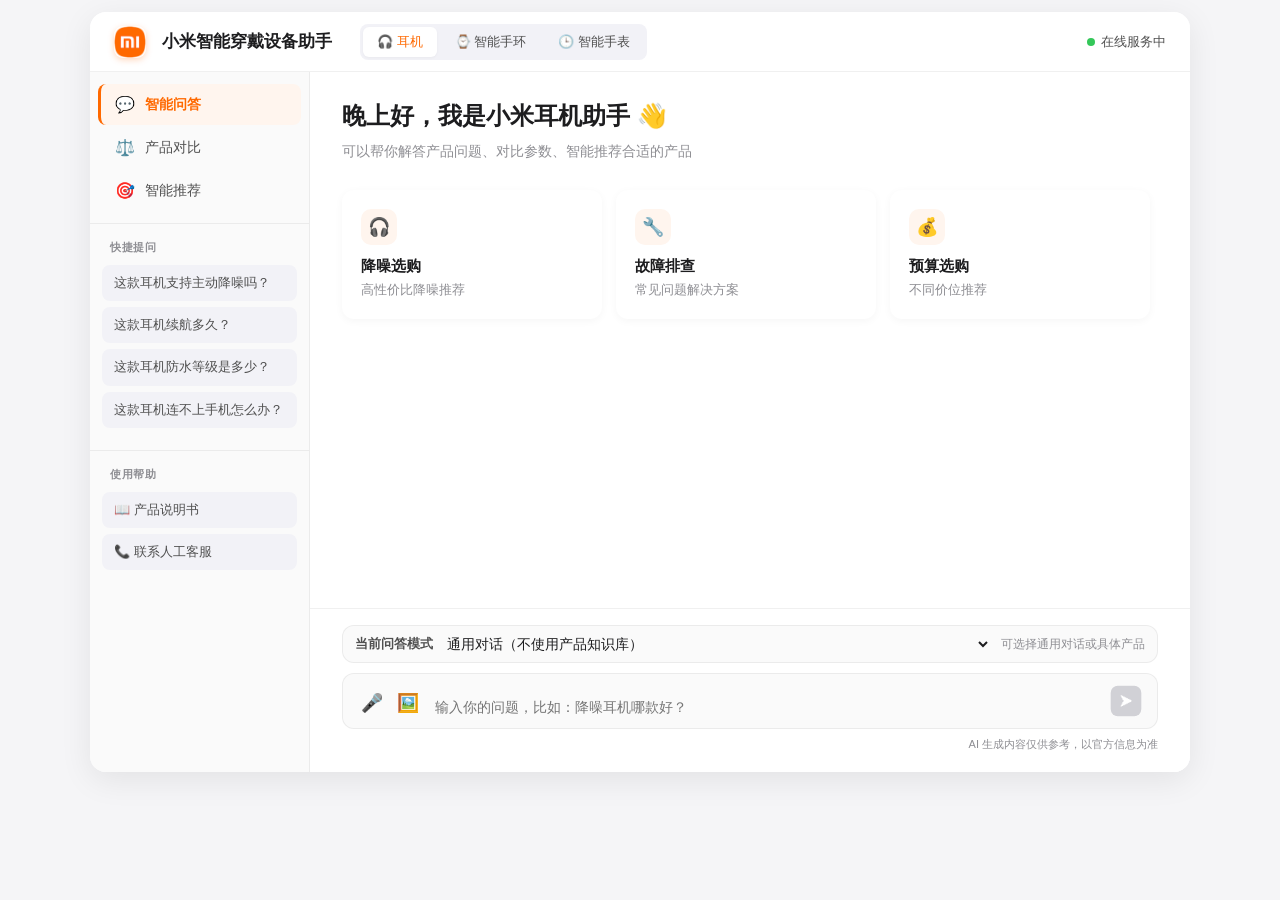
==== commit b25d85ed: "赵阳前端＋耳机补充" ====
--- a/frontend/templates/index.html
+++ b/frontend/templates/index.html
@@ -3,59 +3,61 @@
 <head>
     <meta charset="UTF-8">
     <meta name="viewport" content="width=device-width, initial-scale=1.0">
-    <title>小米智能助手</title>
+    <title>小米智能穿戴设备助手</title>
     <style>
         * { 
             margin: 0; 
             padding: 0; 
             box-sizing: border-box; 
             font-family: -apple-system, BlinkMacSystemFont, "MiSans", "PingFang SC", "Microsoft YaHei", sans-serif; 
+            -webkit-font-smoothing: antialiased;
         }
         :root {
-            --brand-primary: #FF6900;
-            --brand-light: #FFF5EE;
-            --brand-hover: #FFF0E5;
+            --mi-orange: #FF6900;
+            --mi-orange-light: #FFF5EE;
+            --mi-orange-hover: #FFF0E5;
             --text-primary: #1D1D1F;
-            --text-secondary: #666666;
+            --text-secondary: #505050;
             --text-tertiary: #8E8E93;
-            --text-quaternary: #C7C7CC;
-            --bg-page: #F2F2F5;
-            --bg-window: #FFFFFF;
-            --bg-sidebar: #F8F8FA;
+            --bg-page: #F5F5F7;
+            --bg-card: #FFFFFF;
             --bg-gray: #F2F2F7;
             --border-light: rgba(0,0,0,0.06);
-            --border-separator: #E5E5EA;
             --radius-sm: 8px;
             --radius-md: 12px;
             --radius-lg: 16px;
-            --radius-xl: 20px;
-            --radius-pill: 24px;
             --shadow-xs: 0 1px 3px rgba(0,0,0,0.04);
             --shadow-sm: 0 2px 8px rgba(0,0,0,0.04);
             --shadow-md: 0 4px 16px rgba(0,0,0,0.06);
-            --shadow-card: 0 1px 3px rgba(0,0,0,0.04), 0 4px 12px rgba(0,0,0,0.04);
-            --shadow-window: 0 8px 32px rgba(0,0,0,0.08);
+            --shadow-lg: 0 8px 32px rgba(0,0,0,0.08);
         }
         body { 
             background: var(--bg-page); 
-            height: 100vh; 
+            min-height: 100vh;
+            height: auto;
             display: flex; 
             justify-content: center; 
-            align-items: center;
+            align-items: flex-start;
             color: var(--text-primary);
-        }
-
-    .app-container {
-    width: min(1100px, calc(100vw - 20px));
-    height: min(760px, calc(100vh - 20px));
-    background: var(--bg-window);
-    border-radius: var(--radius-xl);
-    box-shadow: var(--shadow-window);
-    display: flex;
-    flex-direction: column;
-    overflow: hidden;
-}
-
+            overflow-y: auto;
+            overflow-x: hidden;
+            padding: 12px;
+        }
+
+        /* 主容器 */
+        .app-container { 
+            width: min(1100px, calc(100vw - 24px));
+            height: min(760px, calc(100vh - 24px));
+            min-height: 560px;
+            background: var(--bg-card); 
+            border-radius: var(--radius-lg); 
+            box-shadow: var(--shadow-lg);
+            display: flex;
+            flex-direction: column;
+            overflow: hidden;
+        }
+
+        /* Header：毛玻璃效果，全品类标题 */
         .app-header {
             height: 60px;
             padding: 0 24px;
@@ -69,51 +71,54 @@
             position: relative;
             z-index: 10;
         }
-        .app-header::after {
-            content: '';
-            position: absolute;
-            bottom: 0;
-            left: 0;
-            right: 0;
-            height: 1px;
-            background: linear-gradient(90deg, var(--brand-primary), transparent 70%);
-            opacity: 0.3;
-        }
         .header-left {
             display: flex;
             align-items: center;
-            gap: 12px;
+            gap: 16px;
         }
         .brand-logo {
             width: 32px;
             height: 32px;
-            background: var(--brand-primary);
-            border-radius: 8px;
-            display: flex;
-            align-items: center;
-            justify-content: center;
-            color: white;
-            font-weight: 700;
-            font-size: 16px;
+            border-radius: 9px;
+            overflow: hidden;
+            flex: 0 0 auto;
             box-shadow: 0 2px 6px rgba(255, 105, 0, 0.25);
         }
-        .brand-title-group {
-            display: flex;
-            align-items: center;
-            gap: 8px;
+        .brand-logo img {
+            width: 100%;
+            height: 100%;
+            display: block;
+            object-fit: cover;
         }
         .brand-title {
             font-size: 17px;
             font-weight: 600;
             color: var(--text-primary);
         }
-        .category-tag {
-            font-size: 12px;
-            padding: 2px 8px;
-            background: var(--brand-light);
-            color: var(--brand-primary);
-            border-radius: 10px;
+        /* 分类切换：全品类预留 */
+        .category-switch {
+            display: flex;
+            gap: 4px;
+            background: var(--bg-gray);
+            padding: 3px;
+            border-radius: 8px;
+            margin-left: 12px;
+        }
+        .cat-btn {
+            padding: 6px 14px;
+            border-radius: 6px;
+            font-size: 13px;
             font-weight: 500;
+            color: var(--text-secondary);
+            cursor: pointer;
+            transition: all 0.2s;
+            border: none;
+            background: transparent;
+        }
+        .cat-btn.active {
+            background: white;
+            color: var(--mi-orange);
+            box-shadow: var(--shadow-xs);
         }
         .header-right {
             display: flex;
@@ -139,21 +144,26 @@
             50% { opacity: 0.5; transform: scale(1.1); }
         }
 
+        /* 主体布局 */
         .app-body {
-        flex: 1;
-        display: flex;
-        overflow: hidden;
-        min-height: 0;
-        }
-
+            flex: 1;
+            min-height: 0;
+            display: flex;
+            overflow: hidden;
+        }
+
+        /* 左侧边栏 */
         .sidebar {
             width: 220px;
-            background: var(--bg-sidebar);
+            min-height: 0;
+            background: #FAFAFA;
             border-right: 1px solid var(--border-light);
             display: flex;
             flex-direction: column;
-        }
-
+            overflow-y: auto;
+            overflow-x: hidden;
+            overscroll-behavior: contain;
+        }
         .nav-menu {
             padding: 12px 8px;
             display: flex;
@@ -179,9 +189,9 @@
             color: var(--text-primary);
         }
         .nav-item.active {
-            background: var(--brand-light);
-            color: var(--brand-primary);
-            border-left-color: var(--brand-primary);
+            background: var(--mi-orange-light);
+            color: var(--mi-orange);
+            border-left-color: var(--mi-orange);
             font-weight: 600;
         }
         .nav-icon {
@@ -189,7 +199,6 @@
             width: 20px;
             text-align: center;
         }
-
         .sidebar-section {
             padding: 16px 12px;
             border-top: 1px solid var(--border-light);
@@ -203,87 +212,91 @@
             text-transform: uppercase;
             letter-spacing: 0.5px;
         }
-
-        /* P1: 快捷提问图标改成橙色 */
         .quick-question {
-            padding: 10px 12px;
-            background: transparent;
-            border-bottom: 1px solid var(--border-separator);
+            padding: 9px 12px;
+            background: var(--bg-gray);
+            border-radius: var(--radius-sm);
             font-size: 13px;
             color: var(--text-secondary);
+            margin-bottom: 6px;
             cursor: pointer;
             transition: all 0.2s;
             line-height: 1.4;
-            display: flex;
-            align-items: center;
-            gap: 8px;
-            border-radius: 0;
-        }
-        .quick-question:last-child {
-            border-bottom: none;
         }
         .quick-question:hover {
-            background: var(--brand-light);
-            color: var(--brand-primary);
-            padding-left: 16px;
-        }
-        .quick-question-icon {
-            font-size: 12px;
-            color: var(--brand-primary);
-            opacity: 0.6;
-        }
-
+            background: var(--mi-orange-light);
+            color: var(--mi-orange);
+        }
+        .help-action {
+            user-select: none;
+        }
+        .help-action:focus-visible {
+            outline: 2px solid var(--mi-orange);
+            outline-offset: 2px;
+        }
+
+        /* 右侧主内容区 */
         .main-content {
-    flex: 1;
-    display: flex;
-    flex-direction: column;
-    overflow: hidden;
-    background: white;
-    position: relative;
-    min-height: 0;
-}
-    .content-panel {
-    flex: 1;
-    display: none;
-    flex-direction: column;
-    overflow: hidden;
-    opacity: 0;
-    transform: translateY(4px);
-    transition: all 0.2s ease;
-    min-height: 0;
-}
+            flex: 1;
+            min-width: 0;
+            min-height: 0;
+            display: flex;
+            flex-direction: column;
+            overflow: hidden;
+            background: white;
+        }
+        .content-panel {
+            flex: 1;
+            min-height: 0;
+            display: none;
+            flex-direction: column;
+            overflow: hidden;
+            animation: fadeInUp 0.2s ease;
+        }
         .content-panel.active {
             display: flex;
-            opacity: 1;
-            transform: translateY(0);
-        }
-
+        }
+        @keyframes fadeInUp {
+            from { opacity: 0; transform: translateY(4px); }
+            to { opacity: 1; transform: translateY(0); }
+        }
+
+        /* 问答模块 */
         .chat-container {
-    flex: 1;
-    display: flex;
-    flex-direction: column;
-    min-height: 0;
-    overflow: hidden;
-}
+            flex: 1;
+            min-height: 0;
+            display: flex;
+            flex-direction: column;
+            overflow: hidden;
+        }
         .chat-messages {
-    flex: 1 1 auto;
-    min-height: 0;
-    overflow-y: auto;
-    overflow-x: hidden;
-    padding: 28px 32px;
-    display: flex;
-    flex-direction: column;
-    gap: 12px;
-    overscroll-behavior: contain;
-}
+            flex: 1;
+            min-height: 0;
+            overflow-y: auto;
+            overflow-x: hidden;
+            padding: 28px 32px;
+            display: flex;
+            flex-direction: column;
+            gap: 20px;
+            overscroll-behavior: contain;
+            scrollbar-gutter: stable;
+            -webkit-overflow-scrolling: touch;
+        }
         .chat-messages::-webkit-scrollbar {
-            width: 6px;
+            width: 8px;
+        }
+        .chat-messages::-webkit-scrollbar-track {
+            background: transparent;
         }
         .chat-messages::-webkit-scrollbar-thumb {
-            background: #D1D1D6;
-            border-radius: 3px;
-        }
-
+            background: #C7C7CC;
+            border-radius: 4px;
+        }
+        .chat-messages::-webkit-scrollbar-thumb:hover {
+            background: #AEAEB2;
+        }
+
+        /* 开场引导 */
         .welcome-section {
             margin-bottom: 24px;
         }
@@ -294,15 +307,14 @@
             color: var(--text-primary);
             min-height: 32px;
         }
-        /* 打字机光标 */
         .typing-cursor {
             display: inline-block;
             width: 2px;
-            height: 24px;
-            background: var(--brand-primary);
+            height: 22px;
+            background: var(--text-primary);
             margin-left: 2px;
+            animation: blink 1s infinite;
             vertical-align: middle;
-            animation: blink 0.8s infinite;
         }
         @keyframes blink {
             0%, 50% { opacity: 1; }
@@ -311,38 +323,21 @@
         .welcome-subtitle {
             color: var(--text-tertiary);
             font-size: 14px;
-            margin-bottom: 20px;
+            margin-bottom: 28px;
             line-height: 1.6;
-            opacity: 0;
-            animation: fadeIn 0.5s ease 1.2s forwards;
-        }
-        .welcome-hint {
-            font-size: 13px;
-            color: var(--text-tertiary);
-            margin-bottom: 14px;
-            font-weight: 500;
-            opacity: 0;
-            animation: fadeIn 0.5s ease 1.4s forwards;
         }
         .hot-questions {
             display: grid;
-            grid-template-columns: 1fr 1fr 1fr 1fr;
+            grid-template-columns: 1fr 1fr 1fr;
             gap: 14px;
-            opacity: 0;
-            animation: fadeIn 0.5s ease 1.6s forwards;
-        }
-        @keyframes fadeIn {
-            to { opacity: 1; }
-        }
-
-        /* P1: 卡片hover加橙色边框光晕 */
+        }
         .hot-card {
             padding: 18px;
             background: white;
             border-radius: var(--radius-md);
             cursor: pointer;
-            transition: all 0.25s cubic-bezier(0.34, 1.56, 0.64, 1);
-            box-shadow: var(--shadow-card);
+            transition: all 0.25s ease;
+            box-shadow: var(--shadow-sm);
             border: 1px solid transparent;
         }
         .hot-card:hover {
@@ -351,49 +346,50 @@
             border-color: rgba(255, 105, 0, 0.15);
         }
         .hot-card-icon {
-            width: 40px;
-            height: 40px;
-            background: var(--brand-light);
+            width: 36px;
+            height: 36px;
+            background: var(--mi-orange-light);
             border-radius: 10px;
             display: flex;
             align-items: center;
             justify-content: center;
-            font-size: 20px;
+            font-size: 18px;
             margin-bottom: 12px;
-            color: var(--brand-primary);
+            color: var(--mi-orange);
         }
         .hot-card-title {
-            font-size: 14px;
+            font-size: 15px;
             font-weight: 600;
             color: var(--text-primary);
             margin-bottom: 4px;
         }
         .hot-card-desc {
-            font-size: 12px;
+            font-size: 13px;
             color: var(--text-tertiary);
             line-height: 1.5;
         }
 
-        /* P1: 连续消息间距缩小，不重复显示名字 */
+        /* 消息气泡：连续消息不重复名称 */
         .message {
             display: flex;
             gap: 10px;
             max-width: 70%;
-            animation: fadeInUp 0.3s ease;
-        }
-        .message + .message.bot {
-            margin-top: -4px;
-        }
-        .message + .message.user {
-            margin-top: -4px;
-        }
-        @keyframes fadeInUp {
+            animation: messageIn 0.3s ease;
+        }
+        @keyframes messageIn {
             from { opacity: 0; transform: translateY(6px); }
             to { opacity: 1; transform: translateY(0); }
         }
         .message.user {
             align-self: flex-end;
             flex-direction: row-reverse;
+        }
+        .message.continuous {
+            margin-top: -12px;
+        }
+        .message.continuous .avatar,
+        .message.continuous .message-name {
+            visibility: hidden;
         }
         .avatar {
             width: 32px;
@@ -408,8 +404,17 @@
             margin-top: 2px;
         }
         .avatar.bot {
-            background: var(--brand-primary);
+            background: transparent;
             color: white;
+            border-radius: 9px;
+            overflow: hidden;
+            box-shadow: 0 2px 6px rgba(255, 105, 0, 0.18);
+        }
+        .avatar.bot img {
+            width: 100%;
+            height: 100%;
+            display: block;
+            object-fit: cover;
         }
         .avatar.user {
             background: #E5E5EA;
@@ -443,63 +448,96 @@
             color: var(--text-primary);
             border-top-left-radius: 6px;
         }
-        .message.bot.continuous .message-bubble {
-            border-top-left-radius: 18px;
-        }
         .message.user .message-bubble {
-            background: var(--brand-primary);
+            background: var(--mi-orange);
             color: white;
             border-top-right-radius: 6px;
             box-shadow: 0 2px 6px rgba(255, 105, 0, 0.2);
         }
-        .message.user.continuous .message-bubble {
-            border-top-right-radius: 18px;
-        }
         .message-time {
             font-size: 11px;
-            color: var(--text-quaternary);
+            color: var(--text-tertiary);
             text-align: right;
-            padding: 2px 4px 0;
-        }
-
-        .skeleton-bubble {
-            padding: 14px;
-            width: 200px;
-        }
-        .skeleton-line {
-            height: 12px;
-            background: linear-gradient(90deg, #F0F0F0 25%, #E0E0E0 50%, #F0F0F0 75%);
-            background-size: 200% 100%;
-            animation: shimmer 1.5s infinite;
-            border-radius: 4px;
-            margin-bottom: 8px;
-        }
-        .skeleton-line:last-child {
-            margin-bottom: 0;
-            width: 70%;
-        }
-        @keyframes shimmer {
-            0% { background-position: 200% 0; }
-            100% { background-position: -200% 0; }
-        }
-
+            margin-top: 2px;
+            padding-right: 4px;
+        }
+
+        /* Loading动画 */
+        .typing-indicator {
+            display: flex;
+            gap: 4px;
+            padding: 4px 2px;
+        }
+        .typing-dot {
+            width: 6px;
+            height: 6px;
+            background: var(--mi-orange);
+            border-radius: 50%;
+            animation: typing 1.4s infinite;
+        }
+        .typing-dot:nth-child(2) { animation-delay: 0.2s; }
+        .typing-dot:nth-child(3) { animation-delay: 0.4s; }
+        @keyframes typing {
+            0%, 60%, 100% { transform: translateY(0); opacity: 0.4; }
+            30% { transform: translateY(-4px); opacity: 1; }
+        }
+
+        /* 输入区：动态placeholder */
         .chat-input-area {
+            flex: 0 0 auto;
             padding: 16px 32px 20px;
+            border-top: 1px solid var(--border-light);
+            background: white;
+            position: relative;
+            z-index: 2;
+        }
+        .chat-product-bar {
+            display: flex;
+            align-items: center;
+            gap: 10px;
+            margin-bottom: 10px;
+            padding: 9px 12px;
+            border: 1px solid var(--border-light);
+            border-radius: 12px;
             background: #FAFAFA;
-            flex-shrink: 0;
-        }
+        }
+        .chat-product-label {
+            flex: 0 0 auto;
+            color: var(--text-secondary);
+            font-size: 13px;
+            font-weight: 600;
+        }
+        .chat-product-select {
+            flex: 1;
+            min-width: 0;
+            border: none;
+            outline: none;
+            background: transparent;
+            color: var(--text-primary);
+            font-size: 14px;
+            font-family: inherit;
+            cursor: pointer;
+        }
+        .chat-product-tip {
+            flex: 0 0 auto;
+            color: var(--text-tertiary);
+            font-size: 12px;
+        }
+
         .input-wrapper {
             display: flex;
-            align-items: center;
+            align-items: flex-end;
             gap: 12px;
-            padding: 8px 8px 8px 16px;
+            padding: 10px 14px;
+            border: 1px solid var(--border-light);
+            border-radius: var(--radius-md);
+            transition: all 0.2s;
+            background: #FAFAFA;
+        }
+        .input-wrapper:focus-within {
+            border-color: var(--mi-orange);
             background: white;
-            border-radius: var(--radius-pill);
-            box-shadow: var(--shadow-xs);
-            transition: all 0.2s;
-        }
-        .input-wrapper:focus-within {
-            box-shadow: 0 0 0 3px rgba(255, 105, 0, 0.1);
+            box-shadow: 0 0 0 4px rgba(255, 105, 0, 0.08);
         }
         .input-actions {
             display: flex;
@@ -509,13 +547,13 @@
         }
         .input-actions span {
             cursor: pointer;
-            padding: 6px;
-            border-radius: 50%;
+            padding: 4px;
+            border-radius: 6px;
             transition: all 0.2s;
         }
         .input-actions span:hover {
-            color: var(--brand-primary);
-            background: var(--brand-light);
+            color: var(--mi-orange);
+            background: var(--mi-orange-light);
         }
         #chatInput {
             flex: 1;
@@ -525,15 +563,14 @@
             font-size: 14px;
             resize: none;
             line-height: 1.6;
-            max-height: 100px;
+            max-height: 120px;
             font-family: inherit;
             color: var(--text-primary);
-            padding: 6px 0;
         }
         .send-btn {
-            width: 36px;
-            height: 36px;
-            border-radius: 50%;
+            width: 34px;
+            height: 34px;
+            border-radius: 8px;
             background: #D1D1D6;
             color: white;
             border: none;
@@ -543,28 +580,45 @@
             justify-content: center;
             transition: all 0.3s cubic-bezier(0.34, 1.56, 0.64, 1);
             font-size: 14px;
-            flex-shrink: 0;
+            transform: scale(0.9);
         }
         .send-btn.active {
-            background: var(--brand-primary);
+            background: var(--mi-orange);
             cursor: pointer;
+            box-shadow: 0 2px 6px rgba(255, 105, 0, 0.25);
             transform: scale(1);
-            box-shadow: 0 2px 6px rgba(255, 105, 0, 0.25);
         }
         .send-btn.active:hover {
-            transform: scale(1.08);
+            transform: scale(1.05);
         }
         .input-hint {
             font-size: 11px;
             color: var(--text-tertiary);
             margin-top: 8px;
-            text-align: center;
-        }
-
+            text-align: right;
+        }
+
+        /* 对比模块 */
         .compare-container {
-            padding: 28px 32px;
+            flex: 1;
+            min-height: 0;
+            height: auto;
+            padding: 28px 32px 40px;
             overflow-y: auto;
-            height: 100%;
+            overflow-x: hidden;
+            overscroll-behavior: contain;
+            scrollbar-gutter: stable;
+            -webkit-overflow-scrolling: touch;
+        }
+        .compare-container::-webkit-scrollbar {
+            width: 8px;
+        }
+        .compare-container::-webkit-scrollbar-thumb {
+            background: #C7C7CC;
+            border-radius: 4px;
+        }
+        #compareResult {
+            min-height: 0;
         }
         .compare-selector {
             display: flex;
@@ -574,17 +628,6 @@
             background: var(--bg-gray);
             border-radius: var(--radius-md);
             margin-bottom: 24px;
-        }
-        .category-select {
-            width: 120px;
-            padding: 11px 14px;
-            border: none;
-            border-radius: var(--radius-sm);
-            font-size: 14px;
-            outline: none;
-            background: white;
-            box-shadow: var(--shadow-xs);
-            color: var(--text-primary);
         }
         .compare-select {
             flex: 1;
@@ -597,7 +640,7 @@
             box-shadow: var(--shadow-xs);
             color: var(--text-primary);
         }
-        .compare-select:focus, .category-select:focus {
+        .compare-select:focus {
             box-shadow: 0 0 0 3px rgba(255, 105, 0, 0.15);
         }
         .vs-text {
@@ -607,7 +650,7 @@
         }
         .compare-btn {
             padding: 11px 26px;
-            background: var(--brand-primary);
+            background: var(--mi-orange);
             color: white;
             border: none;
             border-radius: var(--radius-sm);
@@ -620,10 +663,10 @@
             transform: translateY(-1px);
             box-shadow: 0 4px 12px rgba(255, 105, 0, 0.25);
         }
-
         .compare-table-wrapper {
             border-radius: var(--radius-md);
-            overflow: hidden;
+            overflow-x: auto;
+            overflow-y: visible;
             box-shadow: var(--shadow-sm);
             background: white;
         }
@@ -638,8 +681,8 @@
             font-size: 14px;
         }
         .compare-table th {
-            background: var(--brand-light);
-            color: var(--brand-primary);
+            background: var(--mi-orange-light);
+            color: var(--mi-orange);
             font-weight: 600;
             position: sticky;
             top: 0;
@@ -665,21 +708,28 @@
             width: 100%;
             padding: 12px;
             background: white;
-            border: 1px solid var(--brand-primary);
-            color: var(--brand-primary);
+            border: 1px solid var(--mi-orange);
+            color: var(--mi-orange);
             border-radius: var(--radius-sm);
             cursor: pointer;
             font-weight: 500;
             transition: all 0.2s;
         }
         .ai-summary-btn:hover {
-            background: var(--brand-light);
-        }
-
+            background: var(--mi-orange-light);
+        }
+
+        /* 推荐模块 */
         .recommend-container {
-            padding: 28px 32px;
+            flex: 1;
+            min-height: 0;
+            height: auto;
+            padding: 28px 32px 40px;
             overflow-y: auto;
-            height: 100%;
+            overflow-x: hidden;
+            overscroll-behavior: contain;
+            scrollbar-gutter: stable;
+            -webkit-overflow-scrolling: touch;
         }
         .recommend-form {
             background: var(--bg-gray);
@@ -715,18 +765,18 @@
             box-shadow: var(--shadow-xs);
         }
         .tag-option:hover {
-            color: var(--brand-primary);
+            color: var(--mi-orange);
             box-shadow: var(--shadow-sm);
         }
         .tag-option.selected {
-            background: var(--brand-primary);
+            background: var(--mi-orange);
             color: white;
             box-shadow: 0 2px 6px rgba(255, 105, 0, 0.25);
         }
         .recommend-submit {
             width: 100%;
             padding: 13px;
-            background: var(--brand-primary);
+            background: var(--mi-orange);
             color: white;
             border: none;
             border-radius: var(--radius-sm);
@@ -741,7 +791,6 @@
             transform: translateY(-1px);
             box-shadow: 0 4px 14px rgba(255, 105, 0, 0.28);
         }
-
         .recommend-results {
             display: flex;
             flex-direction: column;
@@ -761,15 +810,27 @@
             box-shadow: var(--shadow-md);
         }
         .product-image {
-            width: 80px;
-            height: 80px;
-            background: var(--brand-light);
+            width: 96px;
+            height: 96px;
+            padding: 8px;
+            background: #FFF7F2;
+            border: 1px solid #F5E8DF;
             border-radius: var(--radius-sm);
             display: flex;
             align-items: center;
             justify-content: center;
-            font-size: 32px;
             flex-shrink: 0;
+            overflow: hidden;
+        }
+        .product-image img {
+            width: 100%;
+            height: 100%;
+            object-fit: contain;
+            display: block;
+        }
+        .product-image-fallback {
+            font-size: 34px;
+            line-height: 1;
         }
         .product-info {
             flex: 1;
@@ -783,11 +844,6 @@
         .product-name {
             font-size: 16px;
             font-weight: 600;
-        }
-        .product-category {
-            font-size: 12px;
-            color: var(--text-tertiary);
-            margin-bottom: 4px;
         }
         .match-score {
             display: flex;
@@ -810,7 +866,7 @@
             border-radius: 3px;
         }
         .product-price {
-            color: var(--brand-primary);
+            color: var(--mi-orange);
             font-size: 18px;
             font-weight: 700;
             margin-bottom: 8px;
@@ -843,190 +899,157 @@
             transition: all 0.2s;
         }
         .action-btn.primary {
-            background: var(--brand-primary);
+            background: var(--mi-orange);
             color: white;
         }
         .action-btn:hover {
             opacity: 0.85;
         }
-
         .empty-state {
             text-align: center;
             padding: 80px 20px;
             color: var(--text-tertiary);
             font-size: 14px;
         }
-
-
-        /* ===== 多品类与RAG来源展示 ===== */
-        .category-switcher {
-            display: flex;
-            gap: 8px;
-            padding: 4px;
-            background: rgba(255, 255, 255, 0.72);
-            border: 1px solid rgba(0, 0, 0, 0.06);
-            border-radius: 10px;
-        }
-        .category-button {
-            border: none;
-            background: transparent;
+        .coming-soon {
+            color: var(--text-tertiary);
+            font-size: 13px;
+            text-align: center;
+            padding: 12px;
+            background: var(--bg-gray);
+            border-radius: var(--radius-sm);
+            margin-top: 10px;
+        }
+
+        /* P2-11：接口状态、错误提示与真实数据展示 */
+        .state-card {
+            padding: 42px 20px;
+            text-align: center;
+            color: var(--text-tertiary);
+            font-size: 14px;
+            line-height: 1.8;
+            background: #FAFAFA;
+            border: 1px dashed var(--border-light);
+            border-radius: var(--radius-md);
+        }
+        .state-card.error {
+            color: #D70015;
+            background: #FFF2F2;
+            border-color: rgba(215, 0, 21, 0.16);
+        }
+        .state-card.loading {
             color: var(--text-secondary);
-            padding: 7px 12px;
+        }
+        .state-spinner {
+            width: 22px;
+            height: 22px;
+            margin: 0 auto 10px;
+            border: 3px solid #E5E5EA;
+            border-top-color: var(--mi-orange);
+            border-radius: 50%;
+            animation: stateSpin 0.8s linear infinite;
+        }
+        @keyframes stateSpin {
+            to { transform: rotate(360deg); }
+        }
+        .api-meta {
+            margin-top: 8px;
+            padding: 9px 11px;
             border-radius: 8px;
-            font-size: 13px;
-            cursor: pointer;
-            transition: all 0.2s ease;
-        }
-        .category-button:hover {
-            background: rgba(255, 105, 0, 0.08);
-            color: var(--brand-primary);
-        }
-        .category-button.active {
-            background: var(--brand-primary);
-            color: #fff;
-            box-shadow: 0 4px 10px rgba(255, 105, 0, 0.2);
-        }
-        .category-button .category-state {
-            margin-left: 4px;
-            font-size: 10px;
-            opacity: 0.72;
-        }
-        .nav-item.disabled {
-            opacity: 0.45;
-            cursor: not-allowed;
-            pointer-events: none;
-        }
-        .chat-toolbar {
-            display: flex;
-            align-items: center;
-            justify-content: space-between;
-            gap: 12px;
-            margin-bottom: 10px;
-        }
-        .chat-product-group {
-            display: flex;
-            align-items: center;
-            gap: 8px;
-            min-width: 0;
-        }
-        .chat-product-label {
-            color: var(--text-secondary);
-            font-size: 12px;
-            white-space: nowrap;
-        }
-        .chat-product-select {
-            min-width: 240px;
-            max-width: 420px;
-            padding: 8px 34px 8px 10px;
-            border: 1px solid var(--border-color);
-            border-radius: 8px;
-            background: #fff;
-            color: var(--text-primary);
-            font-size: 13px;
-            outline: none;
-        }
-        .chat-product-select:focus {
-            border-color: var(--brand-primary);
-            box-shadow: 0 0 0 3px rgba(255, 105, 0, 0.08);
-        }
-        .chat-product-hint {
+            background: rgba(255, 255, 255, 0.68);
+            border: 1px solid var(--border-light);
             color: var(--text-tertiary);
             font-size: 12px;
-            text-align: right;
-        }
-        .construction-banner {
-            margin: 48px auto;
-            max-width: 620px;
-            padding: 36px;
-            border: 1px dashed rgba(255, 105, 0, 0.35);
-            border-radius: 18px;
-            background: linear-gradient(135deg, rgba(255, 105, 0, 0.06), rgba(255, 255, 255, 0.9));
+            line-height: 1.7;
+        }
+        .api-meta a,
+        .source-link {
+            color: var(--mi-orange);
+            text-decoration: none;
+            word-break: break-all;
+        }
+        .api-meta a:hover,
+        .source-link:hover {
+            text-decoration: underline;
+        }
+        .product-extra {
+            color: var(--text-secondary);
+            font-size: 13px;
+            line-height: 1.65;
+            margin-bottom: 10px;
+        }
+        .product-source {
+            font-size: 12px;
+            color: var(--text-tertiary);
+            margin-top: 8px;
+        }
+        .compare-source {
             text-align: center;
-        }
-        .construction-icon {
-            font-size: 48px;
-            margin-bottom: 14px;
-        }
-        .construction-title {
-            font-size: 20px;
-            font-weight: 650;
-            color: var(--text-primary);
-            margin-bottom: 8px;
-        }
-        .construction-text {
-            color: var(--text-secondary);
-            line-height: 1.7;
-            font-size: 14px;
-        }
-        .source-list {
-            display: grid;
-            gap: 10px;
-            margin-top: 12px;
-        }
-        .source-card {
-            border: 1px solid rgba(0, 0, 0, 0.08);
-            border-radius: 10px;
-            background: rgba(255, 255, 255, 0.88);
-            overflow: hidden;
-        }
-        .source-card summary {
-            list-style: none;
-            cursor: pointer;
-            padding: 11px 12px;
-            display: flex;
-            justify-content: space-between;
-            align-items: center;
-            gap: 10px;
-            font-size: 12px;
-            font-weight: 600;
-            color: var(--text-primary);
-        }
-        .source-card summary::-webkit-details-marker {
-            display: none;
-        }
-        .source-score {
-            color: var(--brand-primary);
-            font-weight: 600;
-            white-space: nowrap;
-        }
-        .source-meta {
-            padding: 0 12px 8px;
-            color: var(--text-tertiary);
-            font-size: 11px;
-            line-height: 1.6;
-        }
-        .source-content {
-            border-top: 1px solid rgba(0, 0, 0, 0.06);
-            padding: 11px 12px 13px;
-            color: var(--text-secondary);
-            font-size: 12px;
-            line-height: 1.7;
-            white-space: pre-wrap;
-        }
-        .message-bubble .answer-text {
-            white-space: pre-wrap;
-            line-height: 1.75;
-        }
-        .message-bubble .answer-title {
-            font-size: 12px;
-            font-weight: 650;
-            color: var(--brand-primary);
-            margin: 12px 0 4px;
-        }
-        @media (max-width: 900px) {
-            .category-switcher {
-                display: none;
-            }
-            .chat-toolbar {
-                align-items: flex-start;
-                flex-direction: column;
-            }
-            .chat-product-select {
-                width: 100%;
-                min-width: 0;
-            }
-            .chat-product-hint {
-                text-align: left;
+            line-height: 1.55;
+            word-break: break-word;
+        }
+        .compare-source a,
+        .compare-source a:visited {
+            color: var(--mi-orange);
+            font-weight: 500;
+            text-decoration: none;
+        }
+        .compare-source a:hover {
+            text-decoration: underline;
+        }
+        .compare-table td {
+            max-width: 360px;
+            line-height: 1.55;
+            white-space: normal;
+            overflow-wrap: anywhere;
+        }
+        .compare-table thead {
+            position: sticky;
+            top: 0;
+            z-index: 3;
+        }
+        .compare-table th {
+            z-index: 4;
+        }
+        button:disabled,
+        .compare-btn:disabled,
+        .recommend-submit:disabled {
+            cursor: not-allowed;
+            opacity: 0.55;
+            transform: none !important;
+            box-shadow: none !important;
+        }
+
+
+        @media (max-height: 680px) {
+            body {
+                padding: 0;
+            }
+            .app-container {
+                width: 100vw;
+                height: 100vh;
+                min-height: 520px;
+                border-radius: 0;
+            }
+        }
+
+        @media (max-width: 820px) {
+            body {
+                padding: 0;
+            }
+            .app-container {
+                width: 100vw;
+                height: 100vh;
+                border-radius: 0;
+            }
+            .sidebar {
+                width: 190px;
+            }
+            .compare-selector {
+                flex-wrap: wrap;
+            }
+            .compare-select {
+                min-width: 220px;
             }
         }
 
@@ -1034,20 +1057,19 @@
 </head>
 <body>
     <div class="app-container">
+        <!-- 顶部Header：毛玻璃+全品类分类切换 -->
         <div class="app-header">
             <div class="header-left">
-                <div class="brand-logo">MI</div>
-                <div class="brand-title-group">
-                    <div class="brand-title" id="brandTitle">小米智能产品助手</div>
-                    <div class="category-tag" id="categoryTag">耳机</div>
+                <div class="brand-logo" title="Xiaomi"><img src="[data-uri]" alt="Xiaomi 官方标志"></div>
+                <div class="brand-title">小米智能穿戴设备助手</div>
+                <!-- 全品类分类切换，默认耳机 -->
+                <div class="category-switch">
+                    <button class="cat-btn active" data-cat="earphone">🎧 耳机</button>
+                    <button class="cat-btn" data-cat="band">⌚ 智能手环</button>
+                    <button class="cat-btn" data-cat="watch">🕒 智能手表</button>
                 </div>
             </div>
             <div class="header-right">
-                <div class="category-switcher" id="categorySwitcher" aria-label="产品品类切换">
-                    <button class="category-button active" data-category="earphone">🎧 耳机</button>
-                    <button class="category-button" data-category="smart_band">⌚ 智能手环<span class="category-state">预留</span></button>
-                    <button class="category-button" data-category="smart_watch">🕒 智能手表<span class="category-state">预留</span></button>
-                </div>
                 <div class="online-status">
                     <span class="status-dot"></span>
                     在线服务中
@@ -1055,7 +1077,9 @@
             </div>
         </div>
 
+        <!-- 主体 -->
         <div class="app-body">
+            <!-- 左侧边栏 -->
             <div class="sidebar">
                 <div class="nav-menu">
                     <div class="nav-item active" data-panel="chat">
@@ -1072,52 +1096,77 @@
                     </div>
                 </div>
 
-                <div class="sidebar-section">
+                <div class="sidebar-section" id="quickQuestions">
                     <div class="section-title">快捷提问</div>
-                    <div id="quickQuestionsList"></div>
+                    <div class="quick-question" onclick="quickAsk('这款耳机支持主动降噪吗？')">哪款降噪效果最好？</div>
+                    <div class="quick-question" onclick="quickAsk('这款耳机续航多久？')">Buds 5续航多久？</div>
+                    <div class="quick-question" onclick="quickAsk('这款耳机防水等级是多少？')">运动戴哪款好？</div>
+                    <div class="quick-question" onclick="quickAsk('这款耳机连不上手机怎么办？')">连不上怎么办？</div>
                 </div>
 
                 <div class="sidebar-section">
                     <div class="section-title">使用帮助</div>
-                    <div class="quick-question">
-                        <span class="quick-question-icon">●</span>
-                        <span>产品说明书</span>
-                    </div>
-                    <div class="quick-question">
-                        <span class="quick-question-icon">●</span>
-                        <span>联系人工客服</span>
-                    </div>
+                    <div
+                        class="quick-question help-action"
+                        id="openProductManual"
+                        role="button"
+                        tabindex="0"
+                        aria-label="打开当前产品说明书"
+                    >📖 产品说明书</div>
+                    <div
+                        class="quick-question help-action"
+                        id="openCustomerService"
+                        role="button"
+                        tabindex="0"
+                        aria-label="打开小米官方客服页面"
+                    >📞 联系人工客服</div>
                 </div>
             </div>
 
+            <!-- 右侧主内容 -->
             <div class="main-content">
+                <!-- 问答面板 -->
                 <div class="content-panel active" id="chat">
                     <div class="chat-container">
                         <div class="chat-messages" id="chatBox">
+                            <!-- 开场引导 -->
                             <div class="welcome-section">
                                 <div class="welcome-title" id="welcomeTitle"></div>
-                                <div class="welcome-subtitle" id="welcomeSubtitle">专注于小米耳机产品，帮你解答说明书问题、对比参数、智能选购</div>
-                                <div class="welcome-hint">你可以从下面这些开始：</div>
-                                <div class="hot-questions" id="hotQuestions"></div>
+                                <div class="welcome-subtitle" id="welcomeSubtitle">可以帮你解答产品问题、对比参数、智能推荐合适的产品</div>
+                                <div class="hot-questions" id="hotCards">
+                                    <div class="hot-card" onclick="quickAsk('这款耳机支持主动降噪吗？')">
+                                        <div class="hot-card-icon">🎧</div>
+                                        <div class="hot-card-title">降噪选购</div>
+                                        <div class="hot-card-desc">高性价比降噪推荐</div>
+                                    </div>
+                                    <div class="hot-card" onclick="quickAsk('耳机充不进电怎么办？')">
+                                        <div class="hot-card-icon">🔧</div>
+                                        <div class="hot-card-title">故障排查</div>
+                                        <div class="hot-card-desc">常见问题解决方案</div>
+                                    </div>
+                                    <div class="hot-card" onclick="quickAsk('这款耳机如何连接手机？')">
+                                        <div class="hot-card-icon">💰</div>
+                                        <div class="hot-card-title">预算选购</div>
+                                        <div class="hot-card-desc">不同价位推荐</div>
+                                    </div>
+                                </div>
                             </div>
                         </div>
 
                         <div class="chat-input-area">
-                            <div class="chat-toolbar">
-                                <div class="chat-product-group">
-                                    <span class="chat-product-label">当前产品</span>
-                                    <select class="chat-product-select" id="chatProductSelect" disabled>
-                                        <option value="">正在加载产品...</option>
-                                    </select>
-                                </div>
-                                <div class="chat-product-hint" id="chatProductHint">说明书问答需要先选择具体产品</div>
+                            <div class="chat-product-bar">
+                                <span class="chat-product-label">当前问答模式</span>
+                                <select id="chatProductSelect" class="chat-product-select">
+                                    <option value="">通用对话（不使用产品知识库）</option>
+                                </select>
+                                <span class="chat-product-tip">可选择通用对话或具体产品</span>
                             </div>
                             <div class="input-wrapper">
                                 <div class="input-actions">
                                     <span title="语音输入">🎤</span>
                                     <span title="图片">🖼️</span>
                                 </div>
-                                <textarea id="chatInput" placeholder="输入你的问题，比如：降噪耳机哪款好？" rows="1"></textarea>
+                                <textarea id="chatInput" placeholder="" rows="1"></textarea>
                                 <button class="send-btn" id="sendBtn" onclick="sendMessage()">➤</button>
                             </div>
                             <div class="input-hint">AI 生成内容仅供参考，以官方信息为准</div>
@@ -1125,62 +1174,30 @@
                     </div>
                 </div>
 
+                <!-- 对比面板 -->
                 <div class="content-panel" id="compare">
                     <div class="compare-container">
                         <div class="compare-selector">
-                            <select class="compare-select" id="model1" disabled>
-                                <option value="">加载中...</option>
+                            <select class="compare-select" id="model1">
+                                <option value="">选择第一款产品</option>
                             </select>
                             <span class="vs-text">VS</span>
-                            <select class="compare-select" id="model2" disabled>
-                                <option value="">加载中...</option>
+                            <select class="compare-select" id="model2">
+                                <option value="">选择第二款产品</option>
                             </select>
-                            <button class="compare-btn" id="compareBtn" onclick="compareProducts()">开始对比</button>
+                            <button class="compare-btn" onclick="compareProducts()">开始对比</button>
                         </div>
                         <div id="compareResult">
-                            <div class="empty-state">👆 选择品类和两款产品开始参数对比</div>
+                            <div class="empty-state">👆 请选择两款产品开始参数对比</div>
                         </div>
                     </div>
                 </div>
 
+                <!-- 推荐面板 -->
                 <div class="content-panel" id="recommend">
                     <div class="recommend-container">
-                        <div class="recommend-form">
-                            <div class="form-group">
-                                <div class="form-label">使用场景</div>
-                                <div class="tag-group" data-group="scenario">
-                                    <div class="tag-option selected" data-value="daily">日常使用</div>
-                                    <div class="tag-option" data-value="commuting">通勤办公</div>
-                                    <div class="tag-option" data-value="sports">运动健身</div>
-                                    <div class="tag-option" data-value="gaming">游戏娱乐</div>
-                                </div>
-                            </div>
-                            <div class="form-group">
-                                <div class="form-label">预算上限（元）</div>
-                                <div class="tag-group" data-group="budget">
-                                    <div class="tag-option" data-value="1000">1000以内</div>
-                                    <div class="tag-option selected" data-value="500">500以内</div>
-                                    <div class="tag-option" data-value="300">300以内</div>
-                                    <div class="tag-option" data-value="">不限制</div>
-                                </div>
-                            </div>
-                            <div class="form-group">
-                                <div class="form-label">加分偏好（可选）</div>
-                                <div class="tag-group" data-group="preferences">
-                                    <div class="tag-option" data-value="lightweight">轻便优先</div>
-                                    <div class="tag-option" data-value="long_battery">续航优先</div>
-                                </div>
-                            </div>
-                            <div class="form-group">
-                                <div class="form-label">必须条件（可选）</div>
-                                <div class="tag-group" data-group="must_have">
-                                    <div class="tag-option" data-value="anc">支持降噪</div>
-                                    <div class="tag-option" data-value="waterproof">防水防汗</div>
-                                    <div class="tag-option" data-value="low_latency">低延迟</div>
-                                    <div class="tag-option" data-value="dual_device">双设备</div>
-                                </div>
-                            </div>
-                            <button class="recommend-submit" onclick="getRecommend()">帮我推荐最合适的产品</button>
+                        <div class="recommend-form" id="recommendForm">
+                            <!-- 筛选条件动态根据分类生成 -->
                         </div>
                         <div class="recommend-results" id="recommendResult">
                             <div class="empty-state">👆 选择你的需求，一键获取个性化推荐</div>
@@ -1191,309 +1208,1589 @@
         </div>
     </div>
 
+
     <script>
-        // ========== 多品类配置：手环和手表先预留入口 ==========
-        const CATEGORY_CONFIG = {
+        /*
+         * P2-11 接口就绪版
+         * 产品名单只从 /api/products 获取；页面不再维护产品静态名单。
+         * 默认使用同源接口。如后端部署在其他地址，只需修改 API_BASE。
+         */
+        const API_BASE = '';
+        const API_ENDPOINTS = {
+            products: '/api/products',
+            compare: '/api/compare',
+            recommend: '/api/recommend',
+            chat: '/api/chat'
+        };
+
+        const XIAOMI_LOGO_DATA_URL = '[data-uri]';
+        const XIAOMI_USER_GUIDE_URL = 'https://www.mi.com/global/support/user-guide/';
+        const XIAOMI_CUSTOMER_SERVICE_URL = 'https://www.mi.com/service/contact';
+
+        let currentCat = 'earphone';
+        let lastMessageRole = null;
+        let placeholderIndex = 0;
+        let productLoadSeq = 0;
+
+        // 接口返回的产品缓存，不在 HTML 内维护另一套产品名单
+        const productCache = {
+            earphone: [],
+            band: [],
+            watch: []
+        };
+
+        const catConfig = {
             earphone: {
                 name: '耳机',
-                assistantName: '小米耳机智能助手',
-                icon: '🎧',
-                enabled: true,
-                backendCategory: 'earphone',
-                subtitle: '专注于小米耳机产品，帮你解答说明书问题、对比参数、智能选购',
+                greet: '耳机助手',
+                apiCategory: 'earphone',
+                quickQuestions: [
+                    '这款耳机支持主动降噪吗？',
+                    '这款耳机续航多久？',
+                    '这款耳机防水等级是多少？',
+                    '这款耳机连不上手机怎么办？'
+                ],
+                cards: [
+                    {icon: '🎧', title: '降噪选购', desc: '高性价比降噪推荐', action: '这款耳机支持主动降噪吗？'},
+                    {icon: '🔧', title: '故障排查', desc: '常见问题解决方案', action: '耳机充不进电怎么办？'},
+                    {icon: '💰', title: '预算选购', desc: '不同价位推荐', action: '这款耳机如何连接手机？'}
+                ],
                 placeholders: [
-                    '输入说明书问题，比如：怎么恢复出厂设置？',
-                    '输入说明书问题，比如：如何连接手机？',
-                    '输入说明书问题，比如：充电盒怎么充电？',
-                    '输入说明书问题，比如：如何切换降噪模式？'
+                    '输入你的问题，比如：降噪耳机哪款好？',
+                    '输入你的问题，比如：Buds 5 续航多久？',
+                    '输入你的问题，比如：运动时戴哪款？',
+                    '输入你的问题，比如：低延迟游戏耳机推荐'
                 ],
-                quickQuestions: [
-                    ['怎么恢复出厂设置？', '恢复出厂设置'],
-                    ['如何连接手机？', '连接与配对'],
-                    ['耳机和充电盒怎么充电？', '充电方法'],
-                    ['如何使用触控操作？', '功能与操作']
-                ],
-                hotQuestions: [
-                    ['🔄', '恢复出厂设置', '查询重置步骤与指示灯状态', '怎么恢复出厂设置？'],
-                    ['📱', '连接手机', '查询首次配对和自动回连', '如何连接手机？'],
-                    ['🔋', '充电方法', '查询耳机和充电盒充电说明', '耳机和充电盒怎么充电？'],
-                    ['👆', '触控操作', '查询音乐、通话和降噪操作', '如何使用触控操作？']
+                filters: [
+                    {name: '预算范围', key: 'budget', multi: false, options: ['200元以内', '200-500元', '500-1000元', '1000元以上']},
+                    {name: '主要使用场景（可多选）', key: 'scene', multi: true, options: ['通勤听歌', '运动健身', '游戏电竞', '办公降噪', '日常休闲']},
+                    {name: '佩戴方式偏好', key: 'wear', multi: false, options: ['都可以', '入耳式', '半入耳式', '头戴式']}
                 ]
             },
-            smart_band: {
+            band: {
                 name: '智能手环',
-                assistantName: '小米智能手环助手',
-                icon: '⌚',
-                enabled: false,
-                subtitle: '智能手环数据、说明书问答、对比与推荐能力正在接入',
-                placeholders: ['智能手环知识库正在接入中']
+                greet: '手环助手',
+                apiCategory: 'smart_band',
+                quickQuestions: [
+                    '这款手环支持NFC吗？',
+                    '这款手环支持哪些运动功能？',
+                    '这款手环续航多久？',
+                    '这款手环支持血氧监测吗？'
+                ],
+                cards: [
+                    {icon: '🏃', title: '运动手环', desc: '运动与防水参数查询', action: '哪款手环适合运动和游泳？'},
+                    {icon: '❤️', title: '健康手环', desc: '健康监测功能查询', action: '哪款手环健康监测功能更全面？'},
+                    {icon: '🔋', title: '长续航手环', desc: '续航参数查询', action: '哪款手环续航时间最长？'}
+                ],
+                placeholders: [
+                    '输入你的问题，比如：哪款手环支持NFC？',
+                    '输入你的问题，比如：哪款手环适合游泳？',
+                    '输入你的问题，比如：手环续航多久？',
+                    '输入你的问题，比如：手环支持哪些健康监测？'
+                ],
+                filters: [
+                    {name: '功能需求（可多选）', key: 'feature', multi: true, options: ['NFC', '独立GPS', '蓝牙通话', '血氧监测']},
+                    {name: '预算范围', key: 'budget', multi: false, options: [
+                        'A$50以下',
+                        'A$50–120',
+                        'A$120以上'
+                    ]}
+                ]
             },
-            smart_watch: {
+            watch: {
                 name: '智能手表',
-                assistantName: '小米智能手表助手',
-                icon: '🕒',
-                enabled: false,
-                subtitle: '智能手表数据、说明书问答、对比与推荐能力正在接入',
-                placeholders: ['智能手表知识库正在接入中']
+                greet: '手表助手',
+                apiCategory: 'smart_watch',
+                quickQuestions: [
+                    '这款手表支持eSIM吗？',
+                    '这款手表支持独立GPS吗？',
+                    '这款手表续航多久？',
+                    '这款手表兼容GMS吗？'
+                ],
+                cards: [
+                    {icon: '⌚', title: '旗舰手表', desc: '系统与智能功能查询', action: '哪款智能手表功能最全面？'},
+                    {icon: '🏃', title: '运动手表', desc: '专业运动参数查询', action: '哪款手表更适合户外运动？'},
+                    {icon: '❤️', title: '健康手表', desc: '健康监测参数查询', action: '哪款手表健康监测功能更全面？'}
+                ],
+                placeholders: [
+                    '输入你的问题，比如：哪款手表支持eSIM？',
+                    '输入你的问题，比如：哪款手表支持GMS？',
+                    '输入你的问题，比如：手表续航多久？',
+                    '输入你的问题，比如：哪款适合户外运动？'
+                ],
+                filters: [
+                    {name: '功能需求（可多选）', key: 'feature', multi: true, options: ['NFC', '独立GPS', '蓝牙通话', 'eSIM', 'GMS兼容']},
+                    {name: '系统兼容', key: 'os', multi: false, options: ['全部', 'Android', 'iOS', 'Android(GMS)']},
+                    {name: '预算范围', key: 'budget', multi: false, options: [
+                        'A$100以下',
+                        'A$100–200',
+                        'A$200以上'
+                    ]}
+                ]
             }
         };
 
-        // 同源请求：本地、演示和部署时不再修改主机地址。
-        const API_BASE = '/api';
-        let currentCategory = 'earphone';
-        let productList = [];
-        let lastMessageRole = null;
-        let placeholderIndex = 0;
-        let placeholderTimer = null;
-        let isSending = false;
-
         const chatInput = document.getElementById('chatInput');
+        const chatProductSelect = document.getElementById('chatProductSelect');
         const sendBtn = document.getElementById('sendBtn');
         const chatBox = document.getElementById('chatBox');
-        const chatProductSelect = document.getElementById('chatProductSelect');
+        const compareButton = document.querySelector('.compare-btn');
+
+        function apiUrl(path) {
+            return `${API_BASE}${path}`;
+        }
+
+        function getGreeting() {
+            const hour = new Date().getHours();
+            if (hour < 12) return '早上好';
+            if (hour < 18) return '下午好';
+            return '晚上好';
+        }
 
         function escapeHtml(value) {
             return String(value ?? '')
-                .replaceAll('&', '&amp;')
-                .replaceAll('<', '&lt;')
-                .replaceAll('>', '&gt;')
-                .replaceAll('"', '&quot;')
-                .replaceAll("'", '&#039;');
-        }
-
-        function formatAnswer(answer) {
-            return escapeHtml(answer).replace(/\n/g, '<br>');
-        }
-
-        function formatPage(source) {
-            if (source.page !== undefined && source.page !== null && source.page !== '') {
-                return `第${escapeHtml(source.page)}页`;
-            }
-            const start = source.page_start;
-            const end = source.page_end;
-            if (start === undefined || start === null) return '页码未知';
-            return end && end !== start ? `第${start}-${end}页` : `第${start}页`;
-        }
-
-        function renderSources(sources = []) {
-            if (!Array.isArray(sources) || sources.length === 0) return '';
-            const cards = sources.map((source, index) => {
-                const score = typeof source.score === 'number'
-                    ? `${Math.round(source.score * 100)}%相关`
-                    : '相关片段';
-                return `
-                    <details class="source-card" ${index === 0 ? 'open' : ''}>
-                        <summary>
-                            <span>来源 ${index + 1} · ${escapeHtml(source.section || '说明书片段')}</span>
-                            <span class="source-score">${score}</span>
-                        </summary>
-                        <div class="source-meta">
-                            产品：${escapeHtml(source.product_name || source.product_id || '未知')}<br>
-                            文件：${escapeHtml(source.source_file || '未知')} · ${formatPage(source)}
-                        </div>
-                        <div class="source-content">${escapeHtml(source.content || '暂无原文')}</div>
-                    </details>`;
-            }).join('');
-            return `<div class="answer-title">说明书来源</div><div class="source-list">${cards}</div>`;
-        }
-
-        function renderWelcome() {
-            const config = CATEGORY_CONFIG[currentCategory];
-            lastMessageRole = null;
-            if (!config.enabled) {
-                chatBox.innerHTML = `
-                    <div class="construction-banner">
-                        <div class="construction-icon">${config.icon}</div>
-                        <div class="construction-title">${config.name}能力正在接入</div>
-                        <div class="construction-text">
-                            已为${config.name}预留问答、产品对比与智能推荐入口。<br>
-                            数据与知识库完成验收后，可直接在本页面开放。
-                        </div>
-                    </div>`;
-                return;
-            }
-
-            chatBox.innerHTML = `
-                <div class="welcome-section">
-                    <div class="welcome-title" id="welcomeTitle"></div>
-                    <div class="welcome-subtitle" id="welcomeSubtitle">${escapeHtml(config.subtitle)}</div>
-                    <div class="welcome-hint">你可以从下面这些开始：</div>
-                    <div class="hot-questions" id="hotQuestions"></div>
-                </div>`;
-            renderHotQuestions();
-            initGreeting();
-        }
-
-        function renderQuickQuestions() {
-            const config = CATEGORY_CONFIG[currentCategory];
-            const container = document.getElementById('quickQuestionsList');
-            if (!config.enabled) {
-                container.innerHTML = `
-                    <div class="quick-question" onclick="showConstructionNotice()">
-                        <span class="quick-question-icon">●</span>
-                        <span>${config.name}数据接入中</span>
-                    </div>`;
-                return;
-            }
-            container.innerHTML = config.quickQuestions.map(([question, label]) => `
-                <div class="quick-question" onclick="quickAsk('${escapeHtml(question)}')">
-                    <span class="quick-question-icon">●</span>
-                    <span>${escapeHtml(label)}</span>
-                </div>`).join('');
-        }
-
-        function renderHotQuestions() {
-            const config = CATEGORY_CONFIG[currentCategory];
-            const container = document.getElementById('hotQuestions');
-            if (!container || !config.enabled) return;
-            container.innerHTML = config.hotQuestions.map(([icon, title, desc, question]) => `
-                <div class="hot-card" onclick="quickAsk('${escapeHtml(question)}')">
-                    <div class="hot-card-icon">${icon}</div>
-                    <div class="hot-card-title">${escapeHtml(title)}</div>
-                    <div class="hot-card-desc">${escapeHtml(desc)}</div>
-                </div>`).join('');
-        }
-
-        function typeWriter(element, text, speed = 55) {
-            if (!element) return;
-            element.textContent = '';
-            let i = 0;
-            const cursor = document.createElement('span');
-            cursor.className = 'typing-cursor';
-            element.appendChild(cursor);
-            function type() {
-                if (i < text.length) {
-                    element.insertBefore(document.createTextNode(text.charAt(i)), cursor);
-                    i += 1;
-                    setTimeout(type, speed);
-                } else {
-                    setTimeout(() => cursor.remove(), 900);
+                .replace(/&/g, '&amp;')
+                .replace(/</g, '&lt;')
+                .replace(/>/g, '&gt;')
+                .replace(/"/g, '&quot;')
+                .replace(/'/g, '&#039;');
+        }
+
+        function displayValue(value) {
+            if (value === null || value === undefined || value === '') {
+                return '暂无官方信息';
+            }
+            if (typeof value === 'boolean') {
+                return value ? '支持' : '不支持';
+            }
+            if (Array.isArray(value)) {
+                return value.length ? value.map(displayValue).join('、') : '暂无官方信息';
+            }
+            if (typeof value === 'object') {
+                const objectDisplayText = Object.entries(value)
+                    .map(([key, val]) => `${key}：${displayValue(val)}`)
+                    .join('；');
+                return objectDisplayText || '暂无官方信息';
+            }
+            return String(value);
+        }
+
+        const COMPARE_VALUE_TRANSLATIONS = {
+            built_in_gnss: '内置GNSS（支持独立定位）',
+            connected_phone: '依赖手机连接定位',
+            no_positioning: '不支持定位',
+            gnss_tracking: 'GNSS轨迹记录',
+            swim_tracking: '游泳追踪',
+            heart_rate_broadcast: '心率广播',
+            running_courses: '跑步课程',
+            pebble_mode: '豆形模式',
+            vlog_mode: '运动Vlog',
+            fall_detection: '跌倒检测',
+            emergency_sos: '紧急求助',
+            pool_swimming: '泳池游泳',
+            open_water_swimming: '开放水域游泳',
+            outdoor_running: '户外跑步',
+            outdoor_cycling: '户外骑行',
+            walking: '健走',
+            TPU: 'TPU（热塑性聚氨酯）',
+            Calfskin: '小牛皮',
+            Fluororubber: '氟橡胶',
+            Silicone: '硅胶',
+            AUD: '澳元（AUD）',
+            CNY: '人民币（CNY）',
+            USD: '美元（USD）'
+        };
+
+        function translateCompareToken(token) {
+            const cleaned = String(token ?? '').trim();
+            if (!cleaned) return '';
+            return COMPARE_VALUE_TRANSLATIONS[cleaned] ?? cleaned;
+        }
+
+        function formatCompatibilityText(compatibilityValue) {
+            return String(compatibilityValue)
+                .replace(/\band above\b/gi, '及以上')
+                .replace(/\band below\b/gi, '及以下')
+                .replace(/\bAndroid\b/g, 'Android')
+                .replace(/\biOS\b/g, 'iOS')
+                .replace(/\s*;\s*/g, '；')
+                .replace(/\s*,\s*/g, '，');
+        }
+
+        function formatCompareValue(label, value) {
+            const basic = displayValue(value);
+            if (basic === '暂无官方信息' || basic === '支持' || basic === '不支持') {
+                return basic;
+            }
+
+            const labelText = String(label ?? '');
+            const compareDisplayText = String(basic).trim();
+
+            if (labelText.includes('定位')) {
+                return translateCompareToken(compareDisplayText);
+            }
+
+            if (labelText.includes('运动功能')) {
+                const parts = compareDisplayText
+                    .split(/\s*[,，、;；]\s*/)
+                    .map(translateCompareToken)
+                    .filter(Boolean);
+                return parts.length ? parts.join('、') : '暂无官方信息';
+            }
+
+            if (labelText.includes('系统兼容')) {
+                return formatCompatibilityText(compareDisplayText);
+            }
+
+            if (labelText.includes('表带材质') || labelText.includes('腕带材质')) {
+                return compareDisplayText
+                    .split(/\s*[/,，、;；]\s*/)
+                    .map(translateCompareToken)
+                    .filter(Boolean)
+                    .join(' / ');
+            }
+
+            if (labelText.includes('货币')) {
+                return translateCompareToken(compareDisplayText);
+            }
+
+            return translateCompareToken(compareDisplayText);
+        }
+
+        function setState(container, type, message) {
+            const icon = type === 'loading'
+                ? '<div class="state-spinner"></div>'
+                : type === 'error' ? '⚠️' : '📭';
+            container.innerHTML = `
+                <div class="state-card ${type}">
+                    ${icon}
+                    <div>${escapeHtml(message)}</div>
+                </div>
+            `;
+        }
+
+        async function requestJson(path, options = {}) {
+            const config = {...options};
+            config.headers = {
+                'Accept': 'application/json',
+                ...(config.body ? {'Content-Type': 'application/json'} : {}),
+                ...(config.headers || {})
+            };
+
+            let response;
+            try {
+                response = await fetch(apiUrl(path), config);
+            } catch (error) {
+                throw new Error('无法连接后端服务，请确认 Flask 服务已启动。');
+            }
+
+            const contentType = response.headers.get('content-type') || '';
+            let payload = null;
+            if (response.status !== 204) {
+                try {
+                    payload = contentType.includes('application/json')
+                        ? await response.json()
+                        : await response.text();
+                } catch (error) {
+                    payload = null;
                 }
             }
-            setTimeout(type, 180);
-        }
-
-        function initGreeting() {
-            const config = CATEGORY_CONFIG[currentCategory];
-            const hour = new Date().getHours();
-            let greeting = '你好';
-            if (hour < 12) greeting = '早上好';
-            else if (hour < 18) greeting = '下午好';
-            else greeting = '晚上好';
-            typeWriter(document.getElementById('welcomeTitle'), `${greeting}，我是${config.assistantName} 👋`);
-        }
-
-        function startPlaceholderRotation() {
-            clearInterval(placeholderTimer);
-            placeholderIndex = 0;
-            const config = CATEGORY_CONFIG[currentCategory];
-            const placeholders = config.placeholders || ['请输入问题'];
-            chatInput.placeholder = placeholders[0];
-            placeholderTimer = setInterval(() => {
-                placeholderIndex = (placeholderIndex + 1) % placeholders.length;
-                chatInput.placeholder = placeholders[placeholderIndex];
-            }, 4000);
-        }
-
-        function setNavEnabled(enabled) {
-            document.querySelectorAll('.nav-item').forEach(item => {
-                if (item.dataset.panel !== 'chat') {
-                    item.classList.toggle('disabled', !enabled);
+
+            if (!response.ok) {
+                const detail = typeof payload === 'object' && payload
+                    ? payload.message || payload.error || payload.detail
+                    : payload;
+                throw new Error(detail || `接口请求失败（HTTP ${response.status}）`);
+            }
+            return payload;
+        }
+
+        function unwrapPayload(raw) {
+            if (raw && typeof raw === 'object' && !Array.isArray(raw)) {
+                if (raw.data !== undefined) return raw.data;
+                if (raw.result !== undefined) return raw.result;
+            }
+            return raw;
+        }
+
+        function normalizeProducts(raw) {
+            const payload = unwrapPayload(raw);
+            let list = [];
+            if (Array.isArray(payload)) {
+                list = payload;
+            } else if (payload && typeof payload === 'object') {
+                list = payload.products || payload.items || payload.results || payload.list || [];
+            }
+
+            return list.map((item, index) => {
+                if (typeof item === 'string') {
+                    return {id: item, name: item, raw: item};
+                }
+                const id = item.id ?? item.product_id ?? item.productId ?? item.code ?? item.sku ?? item.model_id ?? `product-${index}`;
+                const name = item.name ?? item.product_name ?? item.productName ?? item.model ?? item.title ?? id;
+                return {
+                    id: String(id),
+                    name: displayValue(name),
+                    source: item.official_source ?? item.source_url ?? item.source ?? item.url ?? null,
+                    raw: item
+                };
+            }).filter(item => item.id && item.name);
+        }
+
+        function fillProductSelects(products, placeholder = '选择产品') {
+            const select1 = document.getElementById('model1');
+            const select2 = document.getElementById('model2');
+
+            [select1, select2].forEach((select, index) => {
+                const previousValue = select.value;
+                select.innerHTML = '';
+
+                const first = document.createElement('option');
+                first.value = '';
+                first.textContent = index === 0
+                    ? `选择第一款${catConfig[currentCat].name}`
+                    : `选择第二款${catConfig[currentCat].name}`;
+                select.appendChild(first);
+
+                products.forEach(product => {
+                    const option = document.createElement('option');
+                    option.value = product.id;
+                    option.textContent = product.name;
+                    select.appendChild(option);
+                });
+
+                if (!products.length) {
+                    first.textContent = placeholder;
+                } else if (products.some(product => product.id === previousValue)) {
+                    select.value = previousValue;
                 }
             });
-            if (!enabled) switchPanel('chat');
-        }
-
-        function switchPanel(panelId) {
-            document.querySelectorAll('.nav-item').forEach(i => i.classList.toggle('active', i.dataset.panel === panelId));
-            document.querySelectorAll('.content-panel').forEach(p => p.classList.toggle('active', p.id === panelId));
-        }
-
-        async function switchCategory(category) {
-            if (!CATEGORY_CONFIG[category]) return;
-            currentCategory = category;
-            const config = CATEGORY_CONFIG[category];
-            document.querySelectorAll('.category-button').forEach(button => {
-                button.classList.toggle('active', button.dataset.category === category);
+
+            const previousChatValue = chatProductSelect.value;
+            chatProductSelect.innerHTML = '';
+
+            // 第一项固定为通用对话；value 为空时，后端进入 general 模式。
+            const generalOption = document.createElement('option');
+            generalOption.value = '';
+            generalOption.textContent = '通用对话（不使用产品知识库）';
+            chatProductSelect.appendChild(generalOption);
+
+            products.forEach(product => {
+                const option = document.createElement('option');
+                option.value = product.id;
+                option.textContent = `${product.id}｜${product.name}`;
+                chatProductSelect.appendChild(option);
             });
-            document.getElementById('brandTitle').textContent = '小米智能产品助手';
-            document.getElementById('categoryTag').textContent = config.name;
-            renderQuickQuestions();
-            renderWelcome();
-            startPlaceholderRotation();
-            setNavEnabled(config.enabled);
-            chatInput.disabled = !config.enabled;
-            sendBtn.disabled = !config.enabled;
-            document.getElementById('chatProductHint').textContent = config.enabled
-                ? '说明书问答需要先选择具体产品'
-                : `${config.name}知识库正在接入`;
-
-            if (config.enabled) {
-                await loadProducts();
+
+            // 当前产品仍存在时保留选择，否则回到通用对话。
+            if (
+                previousChatValue
+                && products.some(product => product.id === previousChatValue)
+            ) {
+                chatProductSelect.value = previousChatValue;
             } else {
-                productList = [];
-                populateSelects();
-            }
-        }
-
-        function showConstructionNotice() {
-            const config = CATEGORY_CONFIG[currentCategory];
-            alert(`${config.name}数据和知识库正在接入，当前先开放耳机功能。`);
-        }
-
-        async function loadProducts() {
-            const config = CATEGORY_CONFIG[currentCategory];
-            chatProductSelect.disabled = true;
-            chatProductSelect.innerHTML = '<option value="">正在加载产品...</option>';
+                chatProductSelect.value = '';
+            }
+        }
+
+        async function loadProducts(cat, force = false) {
+            const seq = ++productLoadSeq;
+            const config = catConfig[cat];
+            const compareResult = document.getElementById('compareResult');
+
+            if (!force && productCache[cat].length) {
+                fillProductSelects(productCache[cat]);
+                return;
+            }
+
+            fillProductSelects([], '产品名单加载中…');
+            compareButton.disabled = true;
+            setState(compareResult, 'loading', '正在通过 /api/products 加载产品名单…');
+
+            const query = new URLSearchParams({
+                category: config.apiCategory,
+                product_type: config.apiCategory
+            });
+
             try {
-                const response = await fetch(`${API_BASE}/products?category=${encodeURIComponent(config.backendCategory)}`);
-                const data = await response.json();
-                if (!response.ok || !data.success || !Array.isArray(data.products)) {
-                    throw new Error(data.message || '获取产品列表失败');
+                const raw = await requestJson(`${API_ENDPOINTS.products}?${query.toString()}`, {method: 'GET'});
+                if (seq !== productLoadSeq || currentCat !== cat) return;
+
+                const products = normalizeProducts(raw);
+                productCache[cat] = products;
+                fillProductSelects(products);
+
+                if (!products.length) {
+                    setState(compareResult, 'empty', '接口已返回，但当前分类暂无产品数据。');
+                    compareButton.disabled = true;
+                    return;
                 }
-                productList = data.products;
-                populateSelects();
+
+                compareButton.disabled = false;
+                setState(compareResult, 'empty', '请选择两款产品开始参数对比。');
             } catch (error) {
-                console.error(error);
-                productList = [];
-                populateSelects();
-                document.getElementById('chatProductHint').textContent = '产品列表加载失败，请确认后端已启动';
-            }
-        }
-
-        function populateSelects() {
-            const config = CATEGORY_CONFIG[currentCategory];
-            const productLabel = config.name;
-            const options = productList.map(product =>
-                `<option value="${escapeHtml(product.product_id)}">${escapeHtml(product.product_name)}</option>`
-            ).join('');
-
-            chatProductSelect.innerHTML = `<option value="">请选择具体${productLabel}</option>${options}`;
-            chatProductSelect.disabled = !config.enabled || productList.length === 0;
-
-            const model1 = document.getElementById('model1');
-            const model2 = document.getElementById('model2');
-            model1.innerHTML = `<option value="">选择第一款${productLabel}</option>${options}`;
-            model2.innerHTML = `<option value="">选择第二款${productLabel}</option>${options}`;
-            model1.disabled = !config.enabled || productList.length === 0;
-            model2.disabled = !config.enabled || productList.length === 0;
-        }
-
-        document.querySelectorAll('.category-button').forEach(button => {
-            button.addEventListener('click', () => switchCategory(button.dataset.category));
+                if (seq !== productLoadSeq || currentCat !== cat) return;
+                productCache[cat] = [];
+                fillProductSelects([], '产品接口加载失败');
+                compareButton.disabled = true;
+                setState(compareResult, 'error', `产品名单加载失败：${error.message}`);
+            }
+        }
+
+        function typeText(element, text, callback) {
+            element.innerHTML = '';
+            let i = 0;
+            const cursor = '<span class="typing-cursor"></span>';
+            const timer = setInterval(() => {
+                if (i < text.length) {
+                    element.innerHTML = escapeHtml(text.slice(0, i + 1)) + cursor;
+                    i++;
+                } else {
+                    element.textContent = text;
+                    clearInterval(timer);
+                    callback && callback();
+                }
+            }, 55);
+        }
+
+        function rotatePlaceholder() {
+            const placeholders = catConfig[currentCat].placeholders;
+            chatInput.placeholder = placeholders[placeholderIndex % placeholders.length];
+            placeholderIndex++;
+        }
+
+        function renderQuickQuestions(config) {
+            const container = document.getElementById('quickQuestions');
+            container.innerHTML = '<div class="section-title">快捷提问</div>';
+            config.quickQuestions.forEach(question => {
+                const item = document.createElement('div');
+                item.className = 'quick-question';
+                item.textContent = question;
+                item.addEventListener('click', () => quickAsk(question));
+                container.appendChild(item);
+            });
+        }
+
+        function renderHotCards(config) {
+            const container = document.getElementById('hotCards');
+            container.innerHTML = '';
+            config.cards.forEach(card => {
+                const item = document.createElement('div');
+                item.className = 'hot-card';
+                item.innerHTML = `
+                    <div class="hot-card-icon">${escapeHtml(card.icon)}</div>
+                    <div class="hot-card-title">${escapeHtml(card.title)}</div>
+                    <div class="hot-card-desc">${escapeHtml(card.desc)}</div>
+                `;
+                item.addEventListener('click', () => quickAsk(card.action));
+                container.appendChild(item);
+            });
+        }
+
+        function renderRecommendForm(config) {
+            const form = document.getElementById('recommendForm');
+            form.innerHTML = '';
+
+            config.filters.forEach(filter => {
+                const group = document.createElement('div');
+                group.className = 'form-group';
+                group.innerHTML = `<div class="form-label">${escapeHtml(filter.name)}</div>`;
+
+                const tags = document.createElement('div');
+                tags.className = 'tag-group';
+                tags.dataset.multi = String(filter.multi);
+                tags.dataset.key = filter.key;
+
+                filter.options.forEach((option, index) => {
+                    const tag = document.createElement('div');
+                    tag.className = `tag-option${index === 0 ? ' selected' : ''}`;
+                    tag.textContent = option;
+                    tags.appendChild(tag);
+                });
+
+                group.appendChild(tags);
+                form.appendChild(group);
+            });
+
+            const submit = document.createElement('button');
+            submit.className = 'recommend-submit';
+            submit.type = 'button';
+            submit.textContent = '帮我推荐最合适的产品';
+            submit.addEventListener('click', getRecommend);
+            form.appendChild(submit);
+        }
+
+        function clearConversation() {
+            [...chatBox.children].forEach(child => {
+                if (!child.classList.contains('welcome-section')) child.remove();
+            });
+            lastMessageRole = null;
+        }
+
+        async function switchCategory(cat) {
+            currentCat = cat;
+            const config = catConfig[cat];
+
+            document.querySelectorAll('.cat-btn').forEach(button => button.classList.remove('active'));
+            document.querySelector(`[data-cat="${cat}"]`).classList.add('active');
+
+            renderQuickQuestions(config);
+            renderHotCards(config);
+            renderRecommendForm(config);
+
+            typeText(
+                document.getElementById('welcomeTitle'),
+                `${getGreeting()}，我是小米${config.greet} 👋`
+            );
+            document.getElementById('welcomeSubtitle').textContent =
+                '可以帮你解答产品问题、对比参数、智能推荐合适的产品';
+
+            placeholderIndex = 0;
+            rotatePlaceholder();
+            clearConversation();
+
+            setState(
+                document.getElementById('recommendResult'),
+                'empty',
+                '选择你的需求，一键获取个性化推荐。'
+            );
+
+            switchPage('chat');
+            await loadProducts(cat, true);
+        }
+
+        function switchPage(panel) {
+            document.querySelectorAll('.nav-item').forEach(item => item.classList.remove('active'));
+            document.querySelectorAll('.content-panel').forEach(item => item.classList.remove('active'));
+            document.querySelector(`[data-panel="${panel}"]`).classList.add('active');
+            document.getElementById(panel).classList.add('active');
+
+            if (panel === 'compare' && !productCache[currentCat].length) {
+                loadProducts(currentCat);
+            }
+        }
+
+        function normalizeSources(value) {
+            if (value === null || value === undefined || value === '') return [];
+            const list = Array.isArray(value) ? value : [value];
+            const seen = new Set();
+
+            return list.map(item => {
+                if (typeof item === 'string') {
+                    const isUrl = /^https?:\/\//i.test(item);
+                    return {
+                        label: isUrl ? '官方来源' : item,
+                        url: isUrl ? item : null
+                    };
+                }
+
+                if (!item || typeof item !== 'object') return null;
+
+                return {
+                    label: displayValue(
+                        item.source_name ??
+                        item.section ??
+                        item.source_file ??
+                        item.title ??
+                        item.name ??
+                        item.label ??
+                        '官方来源'
+                    ),
+                    url:
+                        item.url ??
+                        item.link ??
+                        item.source_url ??
+                        item.official_url ??
+                        null
+                };
+            }).filter(source => {
+                if (!source) return false;
+
+                const key = source.url
+                    ? `url:${source.url}`
+                    : `label:${source.label}`;
+
+                if (seen.has(key)) return false;
+                seen.add(key);
+                return true;
+            });
+        }
+
+        function sourceHtml(sources) {
+            const normalized = normalizeSources(sources);
+            if (!normalized.length) return '暂无官方信息';
+
+            return normalized.map(source => {
+                const label = escapeHtml(source.label);
+                if (!source.url) return label;
+                return `<a href="${escapeHtml(source.url)}" target="_blank" rel="noopener noreferrer">${label}</a>`;
+            }).join('；');
+        }
+
+        function normalizeChat(raw) {
+            const payload = unwrapPayload(raw);
+            if (typeof payload === 'string') {
+                return {answer: payload, productName: null, sources: []};
+            }
+            if (!payload || typeof payload !== 'object') {
+                return {answer: null, productName: null, sources: []};
+            }
+
+            return {
+                answer: payload.answer ?? payload.response ?? payload.reply ?? payload.text ?? payload.message ?? null,
+                productName:
+                    payload.product_name ??
+                    payload.productName ??
+                    payload.product?.name ??
+                    payload.matched_product?.name ??
+                    null,
+                sources:
+                    payload.sources ??
+                    payload.official_sources ??
+                    payload.source_records ??
+                    payload.references ??
+                    payload.source ??
+                    null
+            };
+        }
+
+        function appendMessage(role, content, meta = null) {
+            const message = document.createElement('div');
+            message.className = `message ${role}`;
+            if (lastMessageRole === role) message.classList.add('continuous');
+
+            const time = new Date().toLocaleTimeString('zh-CN', {
+                hour: '2-digit',
+                minute: '2-digit'
+            });
+
+            const safeContent = escapeHtml(displayValue(content)).replace(/\n/g, '<br>');
+            const metaHtml = meta ? `
+                <div class="api-meta">
+                    <div><strong>相关产品：</strong>${escapeHtml(displayValue(meta.productName))}</div>
+                    <div><strong>官方来源：</strong>${sourceHtml(meta.sources)}</div>
+                </div>
+            ` : '';
+
+            message.innerHTML = `
+                <div class="avatar ${role}">${
+                    role === 'bot'
+                        ? `<img src="${XIAOMI_LOGO_DATA_URL}" alt="Xiaomi 助手">`
+                        : '我'
+                }</div>
+                <div class="message-body">
+                    <div class="message-name">小米${escapeHtml(catConfig[currentCat].greet)}</div>
+                    <div class="message-bubble">
+                        ${safeContent}
+                        ${metaHtml}
+                    </div>
+                    ${role === 'user' ? `<div class="message-time">${time} ✓✓</div>` : ''}
+                </div>
+            `;
+
+            chatBox.appendChild(message);
+            chatBox.scrollTop = chatBox.scrollHeight;
+            lastMessageRole = role;
+        }
+
+        function appendLoading() {
+            const id = `loading-${Date.now()}`;
+            const message = document.createElement('div');
+            message.className = 'message bot';
+            if (lastMessageRole === 'bot') message.classList.add('continuous');
+            message.id = id;
+            message.innerHTML = `
+                <div class="avatar bot">
+                    <img src="${XIAOMI_LOGO_DATA_URL}" alt="Xiaomi 助手">
+                </div>
+                <div class="message-body">
+                    <div class="message-name">小米${escapeHtml(catConfig[currentCat].greet)}</div>
+                    <div class="message-bubble">
+                        <div class="typing-indicator">
+                            <div class="typing-dot"></div>
+                            <div class="typing-dot"></div>
+                            <div class="typing-dot"></div>
+                        </div>
+                    </div>
+                </div>
+            `;
+            chatBox.appendChild(message);
+            chatBox.scrollTop = chatBox.scrollHeight;
+            lastMessageRole = 'bot';
+            return id;
+        }
+
+        function removeLoading(id) {
+            document.getElementById(id)?.remove();
+        }
+
+        async function sendMessage() {
+            const text = chatInput.value.trim();
+            if (!text) return;
+
+            const selectedProductId = chatProductSelect.value;
+            const isGeneralMode = !selectedProductId;
+
+            const categoryAtSend = currentCat;
+            appendMessage('user', text);
+            chatInput.value = '';
+            chatInput.style.height = 'auto';
+            sendBtn.classList.remove('active');
+
+            const loadingId = appendLoading();
+
+            try {
+                const requestBody = {
+                    question: text,
+                    message: text
+                };
+
+                // 只有选择具体产品时才发送 product_id 和产品分类信息。
+                // 通用对话不发送 product_id，由后端自动进入 general 模式。
+                if (!isGeneralMode) {
+                    requestBody.product_id = selectedProductId;
+                    requestBody.top_k = 3;
+                    requestBody.category = catConfig[categoryAtSend].apiCategory;
+                    requestBody.product_type = catConfig[categoryAtSend].apiCategory;
+                }
+
+                const raw = await requestJson(API_ENDPOINTS.chat, {
+                    method: 'POST',
+                    body: JSON.stringify(requestBody)
+                });
+
+                removeLoading(loadingId);
+                const result = normalizeChat(raw);
+
+                if (!result.answer) {
+                    appendMessage(
+                        'bot',
+                        '暂未检索到可用答案。',
+                        isGeneralMode
+                            ? null
+                            : {productName: result.productName, sources: result.sources}
+                    );
+                    return;
+                }
+
+                appendMessage(
+                    'bot',
+                    result.answer,
+                    isGeneralMode
+                        ? null
+                        : {productName: result.productName, sources: result.sources}
+                );
+            } catch (error) {
+                removeLoading(loadingId);
+                appendMessage('bot', `问答接口请求失败：${error.message}`);
+            }
+        }
+
+        function quickAsk(question) {
+            chatInput.value = question;
+            sendMessage();
+        }
+
+        function openExternalUrl(url) {
+            const opened = window.open(url, '_blank', 'noopener,noreferrer');
+            if (opened) opened.opener = null;
+        }
+
+        function firstValidUrl(...values) {
+            for (const value of values) {
+                if (typeof value === 'string' && /^https?:\/\//i.test(value.trim())) {
+                    return value.trim();
+                }
+            }
+            return null;
+        }
+
+        function findManualUrl(product) {
+            const raw = product?.raw && typeof product.raw === 'object'
+                ? product.raw
+                : (product ?? {});
+
+            const directUrl = firstValidUrl(
+                raw.manual_url,
+                raw.manualUrl,
+                raw.user_manual_url,
+                raw.userManualUrl,
+                raw.user_guide_url,
+                raw.userGuideUrl,
+                raw.guide_url,
+                raw.guideUrl,
+                raw.instructions_url,
+                raw.instructionsUrl
+            );
+
+            if (directUrl) return directUrl;
+
+            const records =
+                raw.source_records ??
+                raw.sources ??
+                raw.references ??
+                [];
+
+            if (Array.isArray(records)) {
+                for (const record of records) {
+                    if (!record || typeof record !== 'object') continue;
+
+                    const descriptor = [
+                        record.source_type,
+                        record.type,
+                        record.title,
+                        record.name,
+                        record.label,
+                        record.description
+                    ].filter(Boolean).join(' ').toLowerCase();
+
+                    const looksLikeManual =
+                        descriptor.includes('manual') ||
+                        descriptor.includes('user guide') ||
+                        descriptor.includes('guide') ||
+                        descriptor.includes('说明书') ||
+                        descriptor.includes('用户指南');
+
+                    if (!looksLikeManual) continue;
+
+                    const url = firstValidUrl(
+                        record.url,
+                        record.link,
+                        record.source_url,
+                        record.official_url,
+                        record.manual_url
+                    );
+
+                    if (url) return url;
+                }
+            }
+
+            return null;
+        }
+
+        function openCurrentProductManual() {
+            const selectedProductId = chatProductSelect.value;
+
+            if (!selectedProductId) {
+                appendMessage(
+                    'bot',
+                    '当前处于通用对话模式。请先选择一款具体产品查看对应说明书；已为你打开小米官方用户指南中心。'
+                );
+                openExternalUrl(XIAOMI_USER_GUIDE_URL);
+                return;
+            }
+
+            const product = productCache[currentCat]
+                .find(item => item.id === selectedProductId);
+
+            const manualUrl = findManualUrl(product);
+
+            if (manualUrl) {
+                openExternalUrl(manualUrl);
+                appendMessage(
+                    'bot',
+                    `已为你打开“${product?.name ?? selectedProductId}”的官方说明书。`
+                );
+                return;
+            }
+
+            appendMessage(
+                'bot',
+                `当前数据中尚未配置“${product?.name ?? selectedProductId}”的独立说明书链接，已为你打开小米官方用户指南中心。`
+            );
+            openExternalUrl(XIAOMI_USER_GUIDE_URL);
+        }
+
+        function openXiaomiCustomerService() {
+            appendMessage(
+                'bot',
+                '已为你打开小米官方客服页面，可使用在线咨询或查看官方售后联系方式。'
+            );
+            openExternalUrl(XIAOMI_CUSTOMER_SERVICE_URL);
+        }
+
+        function bindHelpAction(elementId, handler) {
+            const element = document.getElementById(elementId);
+            if (!element) return;
+
+            element.addEventListener('click', handler);
+            element.addEventListener('keydown', event => {
+                if (event.key === 'Enter' || event.key === ' ') {
+                    event.preventDefault();
+                    handler();
+                }
+            });
+        }
+
+        function getProductById(id) {
+            return productCache[currentCat].find(product => product.id === id) || {
+                id,
+                name: id
+            };
+        }
+
+        function specsObject(product) {
+            if (!product || typeof product !== 'object') return {};
+            return product.specs || product.parameters || product.attributes || product.fields || product.data || {};
+        }
+
+        function normalizeCompareRows(raw, leftProduct, rightProduct) {
+            const payload = unwrapPayload(raw);
+            let leftName = leftProduct.name;
+            let rightName = rightProduct.name;
+            let rows = [];
+            let sources = {
+                left: leftProduct.source ?? null,
+                right: rightProduct.source ?? null
+            };
+
+            const productList =
+                payload && typeof payload === 'object' && Array.isArray(payload.products)
+                    ? payload.products
+                    : [];
+
+            const leftBackendProduct =
+                productList.find(item =>
+                    String(item?.product_id ?? item?.id ?? '') === String(leftProduct.id)
+                ) ?? productList[0] ?? null;
+
+            const rightBackendProduct =
+                productList.find(item =>
+                    String(item?.product_id ?? item?.id ?? '') === String(rightProduct.id)
+                ) ?? productList[1] ?? null;
+
+            if (leftBackendProduct) {
+                leftName = displayValue(
+                    leftBackendProduct.product_name ??
+                    leftBackendProduct.name ??
+                    leftName
+                );
+                sources.left =
+                    leftBackendProduct.official_url ??
+                    leftBackendProduct.official_source ??
+                    leftBackendProduct.source_url ??
+                    leftBackendProduct.source ??
+                    sources.left;
+            }
+
+            if (rightBackendProduct) {
+                rightName = displayValue(
+                    rightBackendProduct.product_name ??
+                    rightBackendProduct.name ??
+                    rightName
+                );
+                sources.right =
+                    rightBackendProduct.official_url ??
+                    rightBackendProduct.official_source ??
+                    rightBackendProduct.source_url ??
+                    rightBackendProduct.source ??
+                    sources.right;
+            }
+
+            if (payload && typeof payload === 'object' && !Array.isArray(payload)) {
+                leftName =
+                    payload.product1_name ??
+                    payload.left_name ??
+                    payload.product1?.product_name ??
+                    payload.product1?.name ??
+                    payload.left_product?.product_name ??
+                    payload.left_product?.name ??
+                    leftName;
+
+                rightName =
+                    payload.product2_name ??
+                    payload.right_name ??
+                    payload.product2?.product_name ??
+                    payload.product2?.name ??
+                    payload.right_product?.product_name ??
+                    payload.right_product?.name ??
+                    rightName;
+
+                sources.left =
+                    payload.product1?.official_url ??
+                    payload.product1?.official_source ??
+                    payload.product1?.source_url ??
+                    payload.product1?.source ??
+                    payload.left_product?.official_url ??
+                    payload.left_product?.official_source ??
+                    payload.left_product?.source_url ??
+                    payload.left_product?.source ??
+                    payload.left_source ??
+                    sources.left;
+
+                sources.right =
+                    payload.product2?.official_url ??
+                    payload.product2?.official_source ??
+                    payload.product2?.source_url ??
+                    payload.product2?.source ??
+                    payload.right_product?.official_url ??
+                    payload.right_product?.official_source ??
+                    payload.right_product?.source_url ??
+                    payload.right_product?.source ??
+                    payload.right_source ??
+                    sources.right;
+
+                const candidateRows =
+                    payload.comparison ??
+                    payload.rows ??
+                    payload.parameters ??
+                    payload.items ??
+                    payload.differences;
+
+                if (Array.isArray(candidateRows)) {
+                    rows = candidateRows.map((row, index) => {
+                        if (!row || typeof row !== 'object') {
+                            return {
+                                label: `参数${index + 1}`,
+                                left: row,
+                                right: null,
+                                best: null
+                            };
+                        }
+
+                        const displayValues =
+                            row.display_values && typeof row.display_values === 'object'
+                                ? row.display_values
+                                : {};
+
+                        const rawValues =
+                            row.values && typeof row.values === 'object'
+                                ? row.values
+                                : {};
+
+                        const leftValue =
+                            displayValues[leftProduct.id] ??
+                            displayValues[String(leftProduct.id)] ??
+                            rawValues[leftProduct.id] ??
+                            rawValues[String(leftProduct.id)] ??
+                            row.product1 ??
+                            row.left ??
+                            row.value1 ??
+                            row.left_value ??
+                            row.values?.[0] ??
+                            row[leftProduct.id] ??
+                            null;
+
+                        const rightValue =
+                            displayValues[rightProduct.id] ??
+                            displayValues[String(rightProduct.id)] ??
+                            rawValues[rightProduct.id] ??
+                            rawValues[String(rightProduct.id)] ??
+                            row.product2 ??
+                            row.right ??
+                            row.value2 ??
+                            row.right_value ??
+                            row.values?.[1] ??
+                            row[rightProduct.id] ??
+                            null;
+
+                        return {
+                            // 后端同时返回 field 和中文 label，优先显示中文 label。
+                            label:
+                                row.label ??
+                                row.parameter ??
+                                row.name ??
+                                row.key ??
+                                row.field ??
+                                `参数${index + 1}`,
+                            left: leftValue,
+                            right: rightValue,
+                            best:
+                                row.best ??
+                                row.best_side ??
+                                row.best_product_id ??
+                                null,
+                            conclusion: row.conclusion ?? null
+                        };
+                    });
+                }
+
+                if (!rows.length) {
+                    const leftObject =
+                        payload.product1 ??
+                        payload.left_product ??
+                        leftBackendProduct;
+
+                    const rightObject =
+                        payload.product2 ??
+                        payload.right_product ??
+                        rightBackendProduct;
+
+                    const leftSpecs = specsObject(leftObject);
+                    const rightSpecs = specsObject(rightObject);
+                    const keys = [
+                        ...new Set([
+                            ...Object.keys(leftSpecs),
+                            ...Object.keys(rightSpecs)
+                        ])
+                    ];
+
+                    rows = keys.map(key => ({
+                        label: key,
+                        left: leftSpecs[key],
+                        right: rightSpecs[key],
+                        best: null
+                    }));
+                }
+
+                if (
+                    !rows.length &&
+                    payload.comparison &&
+                    typeof payload.comparison === 'object'
+                ) {
+                    rows = Object.entries(payload.comparison).map(
+                        ([key, value]) => ({
+                            label: value?.label ?? key,
+                            left:
+                                value?.display_values?.[leftProduct.id] ??
+                                value?.values?.[leftProduct.id] ??
+                                value?.product1 ??
+                                value?.left ??
+                                value?.[0] ??
+                                null,
+                            right:
+                                value?.display_values?.[rightProduct.id] ??
+                                value?.values?.[rightProduct.id] ??
+                                value?.product2 ??
+                                value?.right ??
+                                value?.[1] ??
+                                null,
+                            best: value?.best ?? null,
+                            conclusion: value?.conclusion ?? null
+                        })
+                    );
+                }
+            }
+
+            if (Array.isArray(payload)) {
+                rows = payload.map((row, index) => ({
+                    label:
+                        row?.label ??
+                        row?.parameter ??
+                        row?.name ??
+                        row?.field ??
+                        `参数${index + 1}`,
+                    left:
+                        row?.display_values?.[leftProduct.id] ??
+                        row?.values?.[leftProduct.id] ??
+                        row?.product1 ??
+                        row?.left ??
+                        row?.value1 ??
+                        null,
+                    right:
+                        row?.display_values?.[rightProduct.id] ??
+                        row?.values?.[rightProduct.id] ??
+                        row?.product2 ??
+                        row?.right ??
+                        row?.value2 ??
+                        null,
+                    best: row?.best ?? null,
+                    conclusion: row?.conclusion ?? null
+                }));
+            }
+
+            return {
+                leftName,
+                rightName,
+                rows,
+                sources
+            };
+        }
+
+        function isBest(best, side, productId) {
+            if (best === null || best === undefined || best === '') return false;
+            const value = String(best).toLowerCase();
+            if (side === 'left') {
+                return ['1', 'left', 'product1'].includes(value) || String(productId) === String(best);
+            }
+            return ['2', 'right', 'product2'].includes(value) || String(productId) === String(best);
+        }
+
+        function renderComparison(result, leftProduct, rightProduct) {
+            const container = document.getElementById('compareResult');
+            if (!result.rows.length) {
+                setState(container, 'empty', '接口已返回，但没有可展示的对比数据。');
+                return;
+            }
+
+            const rowsHtml = result.rows.map(row => `
+                <tr title="${escapeHtml(row.conclusion ?? '')}">
+                    <td class="param-name">${escapeHtml(displayValue(row.label))}</td>
+                    <td class="${isBest(row.best, 'left', leftProduct.id) ? 'best-value' : ''}">
+                        ${escapeHtml(formatCompareValue(row.label, row.left))}
+                    </td>
+                    <td class="${isBest(row.best, 'right', rightProduct.id) ? 'best-value' : ''}">
+                        ${escapeHtml(formatCompareValue(row.label, row.right))}
+                    </td>
+                </tr>
+            `).join('');
+
+            const sourceRow = `
+                <tr>
+                    <td class="param-name">官方来源</td>
+                    <td class="compare-source">${sourceHtml(result.sources.left ?? leftProduct.source)}</td>
+                    <td class="compare-source">${sourceHtml(result.sources.right ?? rightProduct.source)}</td>
+                </tr>
+            `;
+
+            container.innerHTML = `
+                <div class="compare-table-wrapper">
+                    <table class="compare-table">
+                        <thead>
+                            <tr>
+                                <th class="param-name">参数项</th>
+                                <th>${escapeHtml(displayValue(result.leftName))}</th>
+                                <th>${escapeHtml(displayValue(result.rightName))}</th>
+                            </tr>
+                        </thead>
+                        <tbody>
+                            ${rowsHtml}
+                            ${sourceRow}
+                        </tbody>
+                    </table>
+                </div>
+            `;
+        }
+
+        async function compareProducts() {
+            const leftId = document.getElementById('model1').value;
+            const rightId = document.getElementById('model2').value;
+            const container = document.getElementById('compareResult');
+
+            if (!leftId || !rightId) {
+                setState(container, 'error', '请先选择两款产品。');
+                return;
+            }
+            if (leftId === rightId) {
+                setState(container, 'error', '请选择两款不同的产品。');
+                return;
+            }
+
+            const leftProduct = getProductById(leftId);
+            const rightProduct = getProductById(rightId);
+            compareButton.disabled = true;
+            setState(container, 'loading', '正在调用 /api/compare 获取真实对比结果…');
+
+            try {
+                const raw = await requestJson(API_ENDPOINTS.compare, {
+                    method: 'POST',
+                    body: JSON.stringify({
+                        category: catConfig[currentCat].apiCategory,
+                        product_type: catConfig[currentCat].apiCategory,
+                        product_ids: [leftId, rightId],
+                        product_id_1: leftId,
+                        product_id_2: rightId,
+                        left_product_id: leftId,
+                        right_product_id: rightId
+                    })
+                });
+
+                const result = normalizeCompareRows(raw, leftProduct, rightProduct);
+                renderComparison(result, leftProduct, rightProduct);
+            } catch (error) {
+                console.error('compareProducts failed:', error);
+                setState(
+                    container,
+                    'error',
+                    `对比页面处理失败：${error?.message ?? '未知错误'}`
+                );
+            } finally {
+                compareButton.disabled = !productCache[currentCat].length;
+            }
+        }
+
+        function collectPreferences() {
+            const preferences = {};
+            document.querySelectorAll('#recommendForm .tag-group').forEach(group => {
+                const selected = [...group.querySelectorAll('.tag-option.selected')]
+                    .map(item => item.textContent.trim());
+                preferences[group.dataset.key] = group.dataset.multi === 'true'
+                    ? selected
+                    : (selected[0] ?? null);
+            });
+            return preferences;
+        }
+
+        function productFallbackIcon() {
+            return currentCat === 'earphone'
+                ? '🎧'
+                : currentCat === 'band'
+                    ? '⌚'
+                    : '🕒';
+        }
+
+        function localProductImageUrl(productId) {
+            const safeId = String(productId ?? '')
+                .trim()
+                .toUpperCase()
+                .replace(/[^A-Z0-9_-]/g, '');
+
+            return safeId
+                ? `/static/images/products/${safeId}.webp`
+                : null;
+        }
+
+        function productImageHtml(item) {
+            const imageUrl =
+                item.imageUrl ??
+                localProductImageUrl(item.id);
+
+            const fallback = productFallbackIcon();
+
+            if (!imageUrl) {
+                return `
+                    <div class="product-image">
+                        <span class="product-image-fallback">${fallback}</span>
+                    </div>
+                `;
+            }
+
+            return `
+                <div class="product-image">
+                    <img
+                        src="${escapeHtml(imageUrl)}"
+                        alt="${escapeHtml(displayValue(item.name))}"
+                        loading="lazy"
+                        onerror="
+                            this.style.display='none';
+                            this.nextElementSibling.style.display='inline';
+                        "
+                    >
+                    <span
+                        class="product-image-fallback"
+                        style="display:none"
+                    >${fallback}</span>
+                </div>
+            `;
+        }
+
+        function normalizeRecommendations(raw) {
+            const payload = unwrapPayload(raw);
+            let list = [];
+            if (Array.isArray(payload)) {
+                list = payload;
+            } else if (payload && typeof payload === 'object') {
+                list =
+                    payload.recommendations ??
+                    payload.products ??
+                    payload.items ??
+                    payload.results ??
+                    payload.list ??
+                    [];
+            }
+
+            return list.map((item, index) => {
+                if (typeof item === 'string') {
+                    return {
+                        id: `recommend-${index}`,
+                        name: item,
+                        price: null,
+                        score: null,
+                        reasons: [],
+                        sources: []
+                    };
+                }
+
+                const product = item.product && typeof item.product === 'object' ? item.product : item;
+                return {
+                    id: String(product.id ?? product.product_id ?? item.id ?? `recommend-${index}`),
+                    name:
+                        product.name ??
+                        product.product_name ??
+                        product.model ??
+                        item.product_name ??
+                        item.name ??
+                        null,
+                    price:
+                        product.price ??
+                        product.official_price ??
+                        item.price ??
+                        item.official_price ??
+                        null,
+                    score:
+                        item.match_score ??
+                        item.score ??
+                        item.similarity ??
+                        item.match_rate ??
+                        product.match_score ??
+                        null,
+                    reasons:
+                        item.reasons ??
+                        item.reason ??
+                        item.features ??
+                        item.highlights ??
+                        product.features ??
+                        [],
+                    sources:
+                        item.sources ??
+                        item.official_sources ??
+                        item.source_records ??
+                        item.source ??
+                        product.official_source ??
+                        product.source ??
+                        null,
+                    summary:
+                        item.summary ??
+                        item.description ??
+                        item.recommendation_reason ??
+                        null,
+                    imageUrl:
+                        product.image_url ??
+                        product.imageUrl ??
+                        item.image_url ??
+                        item.imageUrl ??
+                        null,
+                    currency:
+                        product.currency ??
+                        item.currency ??
+                        null
+                };
+            });
+        }
+
+        function formatProductPrice(price, currency) {
+            if (price === null || price === undefined || price === '') {
+                return '暂无官方信息';
+            }
+
+            const value = escapeHtml(displayValue(price));
+            const code = String(currency ?? '').trim().toUpperCase();
+
+            if (code === 'CNY') return `¥${value}`;
+            if (code === 'AUD') return `A$${value}`;
+            if (code === 'USD') return `$${value}`;
+            if (code === 'EUR') return `€${value}`;
+
+            return code
+                ? `${value} ${escapeHtml(code)}`
+                : `¥${value}`;
+        }
+
+        function formatScore(score) {
+            if (score === null || score === undefined || score === '') return null;
+            const number = Number(score);
+            if (!Number.isFinite(number)) return String(score);
+            const percent = number <= 1 ? number * 100 : number;
+            return `${Math.round(percent)}% 匹配`;
+        }
+
+        function normalizeReasonList(value) {
+            if (value === null || value === undefined || value === '') return [];
+            if (Array.isArray(value)) return value.map(displayValue);
+            if (typeof value === 'string') return [value];
+            if (typeof value === 'object') {
+                return Object.entries(value).map(([key, val]) => `${key}：${displayValue(val)}`);
+            }
+            return [displayValue(value)];
+        }
+
+        function renderRecommendations(items) {
+            const container = document.getElementById('recommendResult');
+            if (!items.length) {
+                setState(container, 'empty', '接口已返回，但没有匹配到推荐结果。');
+                return;
+            }
+
+            container.innerHTML = '';
+            items.forEach(item => {
+                const score = formatScore(item.score);
+                const reasons = normalizeReasonList(item.reasons);
+                const reasonHtml = reasons.length
+                    ? reasons.map(reason => `<span class="feature-tag">✅ ${escapeHtml(reason)}</span>`).join('')
+                    : '<span class="feature-tag">暂无官方信息</span>';
+
+                const source = normalizeSources(item.sources)[0];
+                const sourceAction = source?.url
+                    ? `<a class="action-btn primary source-link" href="${escapeHtml(source.url)}" target="_blank" rel="noopener noreferrer">查看官方来源 →</a>`
+                    : '';
+
+                const card = document.createElement('div');
+                card.className = 'product-card';
+                card.innerHTML = `
+                    ${productImageHtml(item)}
+                    <div class="product-info">
+                        <div class="product-header">
+                            <div class="product-name">${escapeHtml(displayValue(item.name))}</div>
+                            ${score ? `<div class="match-score">${escapeHtml(score)}</div>` : ''}
+                        </div>
+                        <div class="product-price">${formatProductPrice(item.price, item.currency)}</div>
+                        ${item.summary ? `<div class="product-extra">${escapeHtml(displayValue(item.summary))}</div>` : ''}
+                        <div class="product-features">${reasonHtml}</div>
+                        <div class="product-actions">
+                            <button class="action-btn" type="button" data-compare-id="${escapeHtml(item.id)}">加入对比</button>
+                            ${sourceAction}
+                        </div>
+                        <div class="product-source"><strong>官方来源：</strong>${sourceHtml(item.sources)}</div>
+                    </div>
+                `;
+                container.appendChild(card);
+            });
+        }
+
+        async function getRecommend() {
+            const container = document.getElementById('recommendResult');
+            const submit = document.querySelector('#recommendForm .recommend-submit');
+            const preferences = collectPreferences();
+
+            submit.disabled = true;
+            setState(container, 'loading', '正在调用 /api/recommend 获取真实推荐结果…');
+
+            try {
+                const raw = await requestJson(API_ENDPOINTS.recommend, {
+                    method: 'POST',
+                    body: JSON.stringify({
+                        category: catConfig[currentCat].apiCategory,
+                        product_type: catConfig[currentCat].apiCategory,
+                        preferences,
+                        filters: preferences
+                    })
+                });
+
+                const recommendations = normalizeRecommendations(raw);
+                renderRecommendations(recommendations);
+            } catch (error) {
+                setState(container, 'error', `推荐接口请求失败：${error.message}`);
+            } finally {
+                submit.disabled = false;
+            }
+        }
+
+        function addRecommendationToCompare(productId) {
+            const products = productCache[currentCat];
+            const found = products.find(product => product.id === productId);
+            if (!found) {
+                setState(
+                    document.getElementById('compareResult'),
+                    'error',
+                    '该推荐产品未出现在 /api/products 返回的产品名单中，暂时无法加入对比。'
+                );
+                switchPage('compare');
+                return;
+            }
+
+            const first = document.getElementById('model1');
+            const second = document.getElementById('model2');
+            if (!first.value) first.value = productId;
+            else if (!second.value && first.value !== productId) second.value = productId;
+            else {
+                first.value = productId;
+                second.value = '';
+            }
+            switchPage('compare');
+        }
+
+        document.querySelectorAll('.cat-btn').forEach(button => {
+            button.addEventListener('click', () => switchCategory(button.dataset.cat));
         });
 
         document.querySelectorAll('.nav-item').forEach(item => {
-            item.addEventListener('click', () => {
-                if (item.classList.contains('disabled')) return;
-                switchPanel(item.dataset.panel);
-            });
+            item.addEventListener('click', () => switchPage(item.dataset.panel));
         });
 
         chatInput.addEventListener('input', () => {
             chatInput.style.height = 'auto';
-            chatInput.style.height = Math.min(chatInput.scrollHeight, 100) + 'px';
-            sendBtn.classList.toggle('active', !!chatInput.value.trim() && !isSending);
+            chatInput.style.height = `${Math.min(chatInput.scrollHeight, 120)}px`;
+            sendBtn.classList.toggle('active', Boolean(chatInput.value.trim()));
         });
 
         chatInput.addEventListener('keydown', event => {
@@ -1503,303 +2800,41 @@
             }
         });
 
-        function quickAsk(question) {
-            if (!CATEGORY_CONFIG[currentCategory].enabled) {
-                showConstructionNotice();
-                return;
-            }
-            chatInput.value = question;
-            chatInput.dispatchEvent(new Event('input'));
-            sendMessage();
-        }
-
-        async function sendMessage() {
-            if (isSending) return;
-            const config = CATEGORY_CONFIG[currentCategory];
-            if (!config.enabled) {
-                showConstructionNotice();
-                return;
-            }
-            const question = chatInput.value.trim();
-            if (!question) return;
-            const productId = chatProductSelect.value;
-            if (!productId) {
-                appendMessage('bot', '请先在输入框上方选择一个具体耳机，再进行说明书问答。');
-                chatProductSelect.focus();
-                return;
-            }
-
-            appendMessage('user', question);
-            chatInput.value = '';
-            chatInput.style.height = 'auto';
-            isSending = true;
-            sendBtn.disabled = true;
-            sendBtn.classList.remove('active');
-            const loadingId = appendSkeletonLoading();
-
-            try {
-                const response = await fetch(`${API_BASE}/chat`, {
-                    method: 'POST',
-                    headers: { 'Content-Type': 'application/json; charset=utf-8' },
-                    body: JSON.stringify({ product_id: productId, question, top_k: 3 })
-                });
-                const data = await response.json();
-                removeLoading(loadingId);
-                if (!response.ok || !data.success) {
-                    appendMessage('bot', `抱歉，${data.message || '问答请求失败'}。`);
-                    return;
+        document.addEventListener('click', event => {
+            if (event.target.classList.contains('tag-option')) {
+                const group = event.target.parentElement;
+                const isMulti = group.dataset.multi === 'true';
+                if (!isMulti) {
+                    group.querySelectorAll('.tag-option').forEach(tag => tag.classList.remove('selected'));
                 }
-                appendAnswer(data.answer || '暂无答案', data.sources || []);
-            } catch (error) {
-                console.error(error);
-                removeLoading(loadingId);
-                appendMessage('bot', '无法连接后端服务，请确认 Flask 已在 127.0.0.1:5000 启动。');
-            } finally {
-                isSending = false;
-                sendBtn.disabled = false;
-            }
-        }
-
-        function appendMessage(role, content) {
-            const isContinuous = lastMessageRole === role;
-            const config = CATEGORY_CONFIG[currentCategory];
-            const message = document.createElement('div');
-            message.className = `message ${role} ${isContinuous ? 'continuous' : ''}`;
-            const nameHtml = isContinuous ? '' : `<div class="message-name">${role === 'bot' ? escapeHtml(config.assistantName) : '我'}</div>`;
-            message.innerHTML = `
-                <div class="avatar ${role}">${role === 'bot' ? 'MI' : '我'}</div>
-                <div class="message-body">
-                    ${nameHtml}
-                    <div class="message-bubble"><div class="answer-text">${formatAnswer(content)}</div></div>
-                </div>`;
-            chatBox.appendChild(message);
-            chatBox.scrollTop = chatBox.scrollHeight;
-            lastMessageRole = role;
-        }
-
-        function appendAnswer(answer, sources) {
-            const isContinuous = lastMessageRole === 'bot';
-            const config = CATEGORY_CONFIG[currentCategory];
-            const message = document.createElement('div');
-            message.className = `message bot ${isContinuous ? 'continuous' : ''}`;
-            const nameHtml = isContinuous ? '' : `<div class="message-name">${escapeHtml(config.assistantName)}</div>`;
-            message.innerHTML = `
-                <div class="avatar bot">MI</div>
-                <div class="message-body">
-                    ${nameHtml}
-                    <div class="message-bubble">
-                        <div class="answer-text">${formatAnswer(answer)}</div>
-                        ${renderSources(sources)}
-                    </div>
-                </div>`;
-            chatBox.appendChild(message);
-            chatBox.scrollTop = chatBox.scrollHeight;
-            lastMessageRole = 'bot';
-        }
-
-        function appendSkeletonLoading() {
-            const isContinuous = lastMessageRole === 'bot';
-            const config = CATEGORY_CONFIG[currentCategory];
-            const id = `loading-${Date.now()}`;
-            const message = document.createElement('div');
-            message.className = `message bot ${isContinuous ? 'continuous' : ''}`;
-            message.id = id;
-            const nameHtml = isContinuous ? '' : `<div class="message-name">${escapeHtml(config.assistantName)}</div>`;
-            message.innerHTML = `
-                <div class="avatar bot">MI</div>
-                <div class="message-body">
-                    ${nameHtml}
-                    <div class="message-bubble skeleton-bubble">
-                        <div class="skeleton-line"></div>
-                        <div class="skeleton-line"></div>
-                        <div class="skeleton-line"></div>
-                    </div>
-                </div>`;
-            chatBox.appendChild(message);
-            chatBox.scrollTop = chatBox.scrollHeight;
-            lastMessageRole = 'bot';
-            return id;
-        }
-
-        function removeLoading(id) {
-            document.getElementById(id)?.remove();
-        }
-
-        // ========== 对比功能：当前耳机可用，手环/手表入口预留 ==========
-        async function compareProducts() {
-            if (!CATEGORY_CONFIG[currentCategory].enabled) return showConstructionNotice();
-            const firstId = document.getElementById('model1').value;
-            const secondId = document.getElementById('model2').value;
-            if (!firstId || !secondId) return alert(`请选择两款${CATEGORY_CONFIG[currentCategory].name}`);
-            if (firstId === secondId) return alert(`请选择两款不同的${CATEGORY_CONFIG[currentCategory].name}`);
-
-            const button = document.getElementById('compareBtn');
-            const resultDiv = document.getElementById('compareResult');
-            button.textContent = '对比中...';
-            button.disabled = true;
-            resultDiv.innerHTML = '<div class="empty-state">加载中...</div>';
-            try {
-                const response = await fetch(`${API_BASE}/compare`, {
-                    method: 'POST',
-                    headers: { 'Content-Type': 'application/json; charset=utf-8' },
-                    body: JSON.stringify({ product_ids: [firstId, secondId] })
-                });
-                const data = await response.json();
-                if (!response.ok || !data.success) {
-                    resultDiv.innerHTML = `<div class="empty-state">❌ ${escapeHtml(data.message || '对比失败')}</div>`;
-                    return;
-                }
-                renderCompareResult(data);
-            } catch (error) {
-                resultDiv.innerHTML = '<div class="empty-state">❌ 无法连接后端服务</div>';
-            } finally {
-                button.textContent = '开始对比';
-                button.disabled = false;
-            }
-        }
-
-        function renderCompareResult(data) {
-            const { products = [], comparison = [], advantages = {} } = data;
-            if (products.length < 2) {
-                document.getElementById('compareResult').innerHTML = '<div class="empty-state">暂无完整对比结果</div>';
-                return;
-            }
-            const [first, second] = products;
-            let html = `<div class="compare-table-wrapper"><table class="compare-table"><thead><tr>
-                <th class="param-name">参数项</th>
-                <th>${escapeHtml(first.product_name)}</th>
-                <th>${escapeHtml(second.product_name)}</th>
-                </tr></thead><tbody>`;
-            comparison.forEach(item => {
-                const firstValue = item.display_values?.[first.product_id] ?? '—';
-                const secondValue = item.display_values?.[second.product_id] ?? '—';
-                const firstBest = advantages?.[first.product_id]?.some(value => value.includes(item.label));
-                const secondBest = advantages?.[second.product_id]?.some(value => value.includes(item.label));
-                html += `<tr>
-                    <td class="param-name">${escapeHtml(item.label)}</td>
-                    <td class="${firstBest ? 'best-value' : ''}">${escapeHtml(firstValue)}${item.unit ? ` ${escapeHtml(item.unit)}` : ''}</td>
-                    <td class="${secondBest ? 'best-value' : ''}">${escapeHtml(secondValue)}${item.unit ? ` ${escapeHtml(item.unit)}` : ''}</td>
-                </tr>`;
-            });
-            html += '</tbody></table></div>';
-            const firstAdvantages = advantages?.[first.product_id] || [];
-            const secondAdvantages = advantages?.[second.product_id] || [];
-            html += `<div style="margin-top:16px;padding:16px;background:#F8F8FA;border-radius:8px;font-size:13px;">
-                <div style="margin-bottom:8px;"><strong>💡 ${escapeHtml(first.product_name)} 优势：</strong>${escapeHtml(firstAdvantages.join('、') || '无明显优势')}</div>
-                <div><strong>💡 ${escapeHtml(second.product_name)} 优势：</strong>${escapeHtml(secondAdvantages.join('、') || '无明显优势')}</div>
-            </div>`;
-            document.getElementById('compareResult').innerHTML = html;
-        }
-
-        // ========== 推荐功能 ==========
-        document.querySelectorAll('.tag-group').forEach(group => {
-            group.querySelectorAll('.tag-option').forEach(tag => {
-                tag.addEventListener('click', () => {
-                    if (!CATEGORY_CONFIG[currentCategory].enabled) return;
-                    const multi = ['preferences', 'must_have'].includes(group.dataset.group);
-                    if (multi) tag.classList.toggle('selected');
-                    else {
-                        group.querySelectorAll('.tag-option').forEach(item => item.classList.remove('selected'));
-                        tag.classList.add('selected');
-                    }
-                });
-            });
+                event.target.classList.toggle('selected');
+            }
+
+            const compareId = event.target.dataset?.compareId;
+            if (compareId) addRecommendationToCompare(compareId);
         });
 
-        async function getRecommend() {
-            if (!CATEGORY_CONFIG[currentCategory].enabled) return showConstructionNotice();
-            const scenario = document.querySelector('[data-group="scenario"] .tag-option.selected')?.dataset.value || 'daily';
-            const budgetValue = document.querySelector('[data-group="budget"] .tag-option.selected')?.dataset.value;
-            const budget_max = budgetValue ? Number.parseInt(budgetValue, 10) : null;
-            const preferences = [...document.querySelectorAll('[data-group="preferences"] .tag-option.selected')].map(item => item.dataset.value);
-            const must_have = [...document.querySelectorAll('[data-group="must_have"] .tag-option.selected')].map(item => item.dataset.value);
-            const resultDiv = document.getElementById('recommendResult');
-            resultDiv.innerHTML = '<div class="empty-state">推荐中...</div>';
-            try {
-                const response = await fetch(`${API_BASE}/recommend`, {
-                    method: 'POST',
-                    headers: { 'Content-Type': 'application/json; charset=utf-8' },
-                    body: JSON.stringify({ scenario, budget_max, preferences, must_have, top_k: 3 })
-                });
-                const data = await response.json();
-                if (!response.ok || !data.success) {
-                    const suggestion = Array.isArray(data.suggestions) && data.suggestions.length
-                        ? `<div style="margin-top:12px;color:#8E8E93;">💡 建议：${escapeHtml(data.suggestions.join('、'))}</div>`
-                        : '';
-                    resultDiv.innerHTML = `<div class="empty-state">❌ ${escapeHtml(data.message || '暂无符合条件的产品')}${suggestion}</div>`;
-                    return;
-                }
-                renderRecommendResult(data);
-            } catch (error) {
-                resultDiv.innerHTML = '<div class="empty-state">❌ 无法连接后端服务</div>';
-            }
-        }
-
-        function renderRecommendResult(data) {
-            const recommendations = data.recommendations || [];
-            if (!recommendations.length) {
-                document.getElementById('recommendResult').innerHTML = '<div class="empty-state">暂无推荐结果</div>';
-                return;
-            }
-            const html = recommendations.map(recommendation => {
-            const rawScore = Number(recommendation.score ?? 0);
-
-const scorePercent = Math.max(
-    0,
-    Math.min(
-        100,
-        rawScore <= 1 ? rawScore * 100 : rawScore
-    )
-);
-
-const scoreText = scorePercent.toFixed(1);
-
-const scoreColor = scorePercent >= 80
-    ? '#34C759'
-    : scorePercent >= 60
-        ? '#FF9500'
-        : '#8E8E93';
-                const tags = [
-                    ...(recommendation.reasons || []).slice(0, 3).map(reason => `<span class="feature-tag">✅ ${escapeHtml(reason)}</span>`),
-                    ...(recommendation.limitations || []).slice(0, 2).map(limit => `<span class="feature-tag" style="background:#FFF5F5;color:#FF3B30;">⚠️ ${escapeHtml(limit)}</span>`)
-                ].join('');
-                const badges = ['🥇', '🥈', '🥉'];
-                return `<div class="product-card" style="border-left:4px solid ${scoreColor};">
-                    <div class="product-image">${CATEGORY_CONFIG[currentCategory].icon}</div>
-                    <div class="product-info">
-                        <div class="product-header"><div>
-                            <div class="product-name">${badges[recommendation.rank - 1] || '⭐'} ${escapeHtml(recommendation.product_name)}</div>
-                            <div class="product-category">¥${escapeHtml(recommendation.reference_price ?? '—')} · ${escapeHtml(recommendation.wearing_type || '未知佩戴方式')}</div>
-                        </div><div class="match-score" style="color:${scoreColor};">
-                            <div class="score-bar"><div class="score-fill" style="width:${scorePercent}%;background:linear-gradient(90deg,${scoreColor},${scoreColor}88);"></div></div>
-                            ${scoreText}% 匹配
-                        </div></div>
-                        <div class="product-features">${tags}</div>
-                        <div class="product-actions">
-                            <button class="action-btn primary" onclick="askAboutProduct('${escapeHtml(recommendation.product_id)}')">问说明书</button>
-                            <button class="action-btn" onclick="switchToCompare('${escapeHtml(recommendation.product_id)}')">加入对比</button>
-                        </div>
-                    </div>
-                </div>`;
-            }).join('');
-            document.getElementById('recommendResult').innerHTML = html;
-        }
-
-        function askAboutProduct(productId) {
-            switchPanel('chat');
-            chatProductSelect.value = productId;
-            chatInput.focus();
-        }
-
-        function switchToCompare(productId) {
-            switchPanel('compare');
-            document.getElementById('model1').value = productId;
-            const other = productList.find(product => product.product_id !== productId);
-            if (other) document.getElementById('model2').value = other.product_id;
-        }
-
-        // 初始化耳机品类；手环、手表入口已保留。
-        switchCategory('earphone');
+        window.addEventListener('load', async () => {
+            bindHelpAction('openProductManual', openCurrentProductManual);
+            bindHelpAction('openCustomerService', openXiaomiCustomerService);
+
+            typeText(
+                document.getElementById('welcomeTitle'),
+                `${getGreeting()}，我是小米${catConfig.earphone.greet} 👋`
+            );
+            renderQuickQuestions(catConfig.earphone);
+            renderHotCards(catConfig.earphone);
+            renderRecommendForm(catConfig.earphone);
+            rotatePlaceholder();
+            setInterval(rotatePlaceholder, 3000);
+            setState(
+                document.getElementById('recommendResult'),
+                'empty',
+                '选择你的需求，一键获取个性化推荐。'
+            );
+            await loadProducts('earphone', true);
+        });
     </script>
+
 </body>
 </html>
